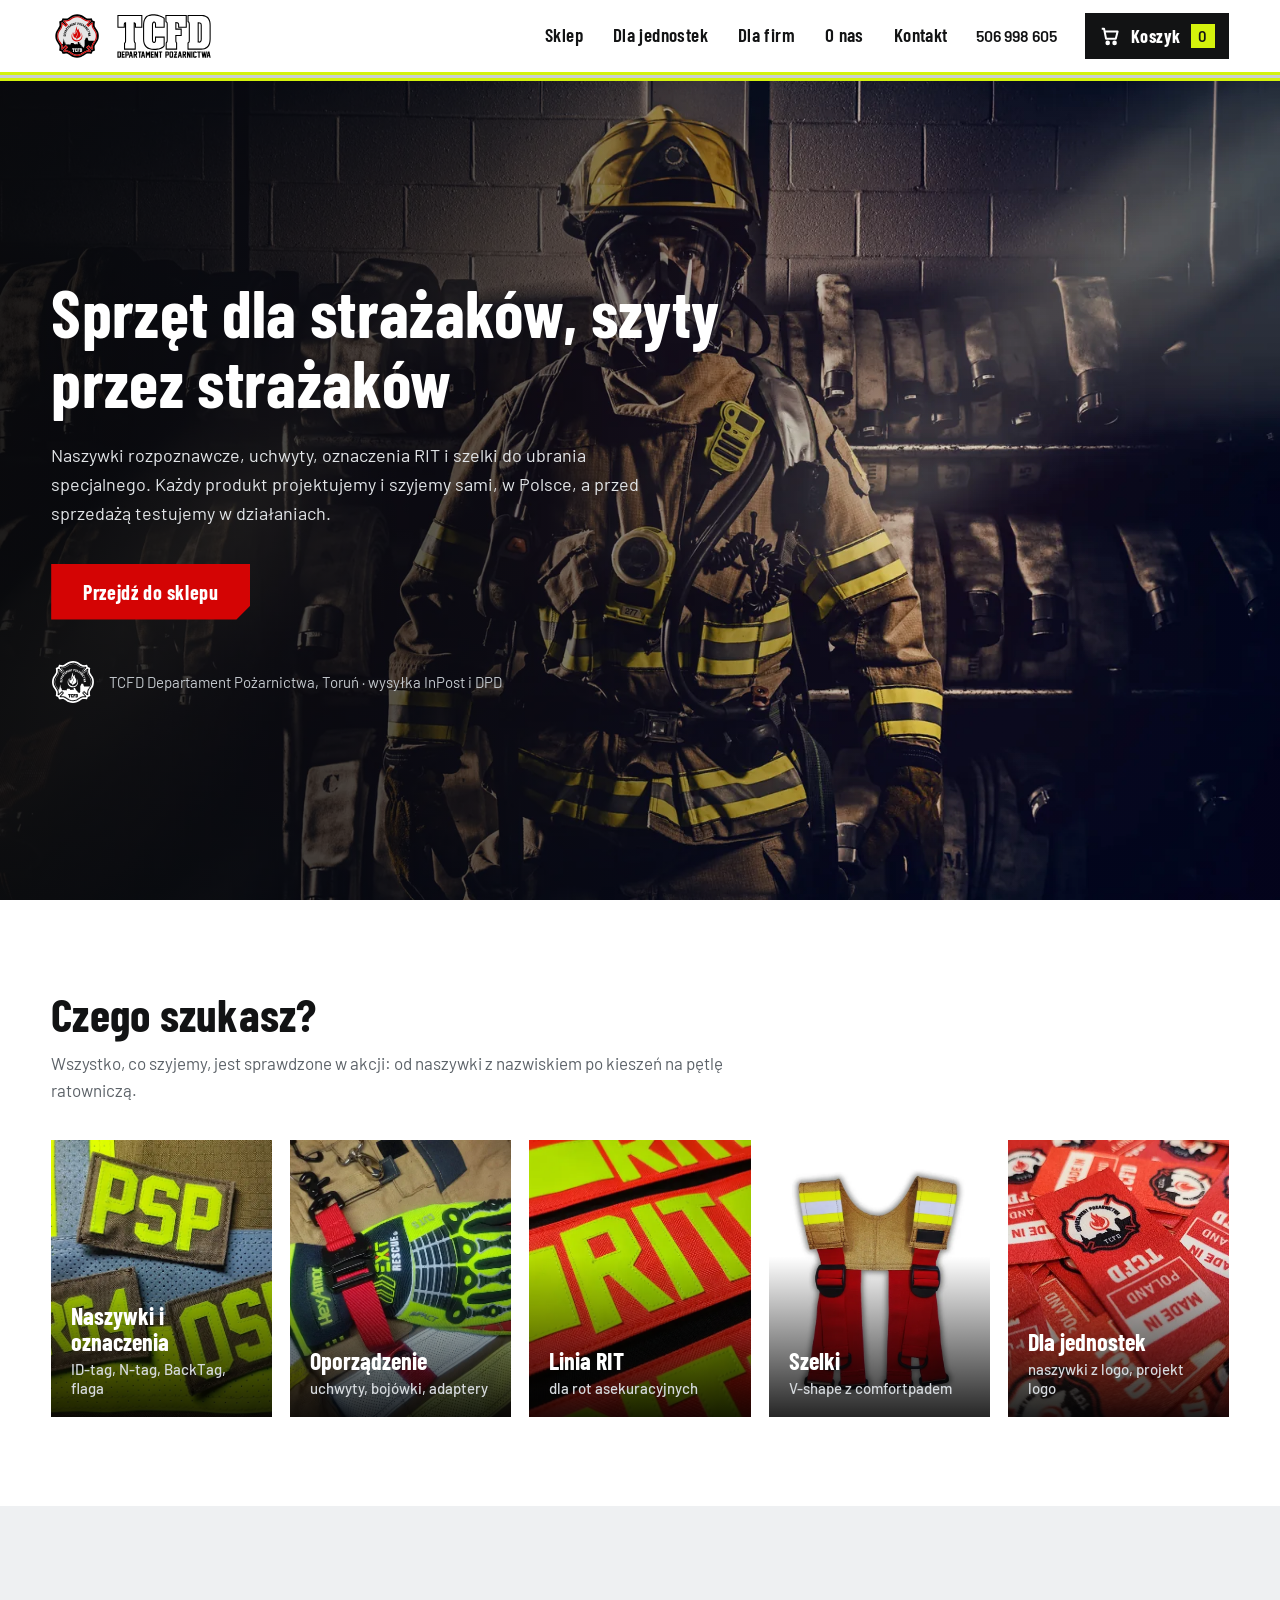
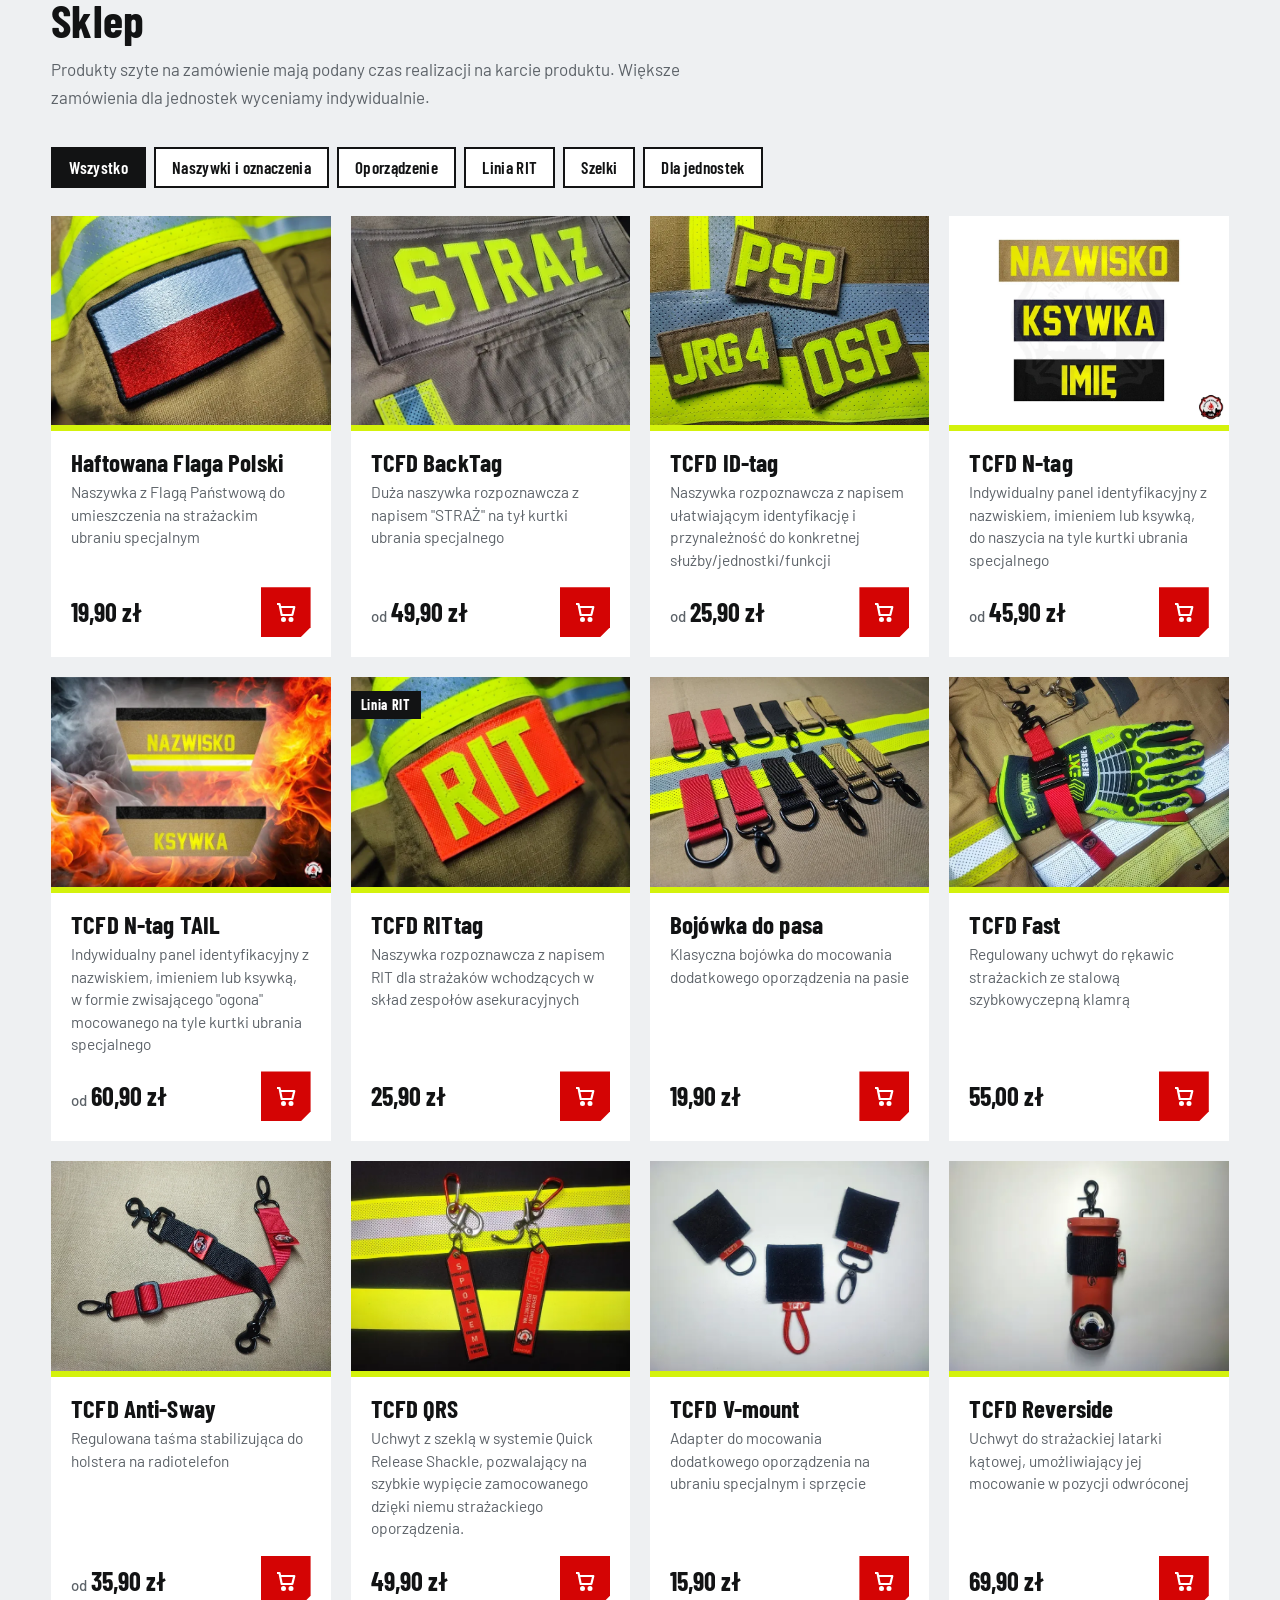
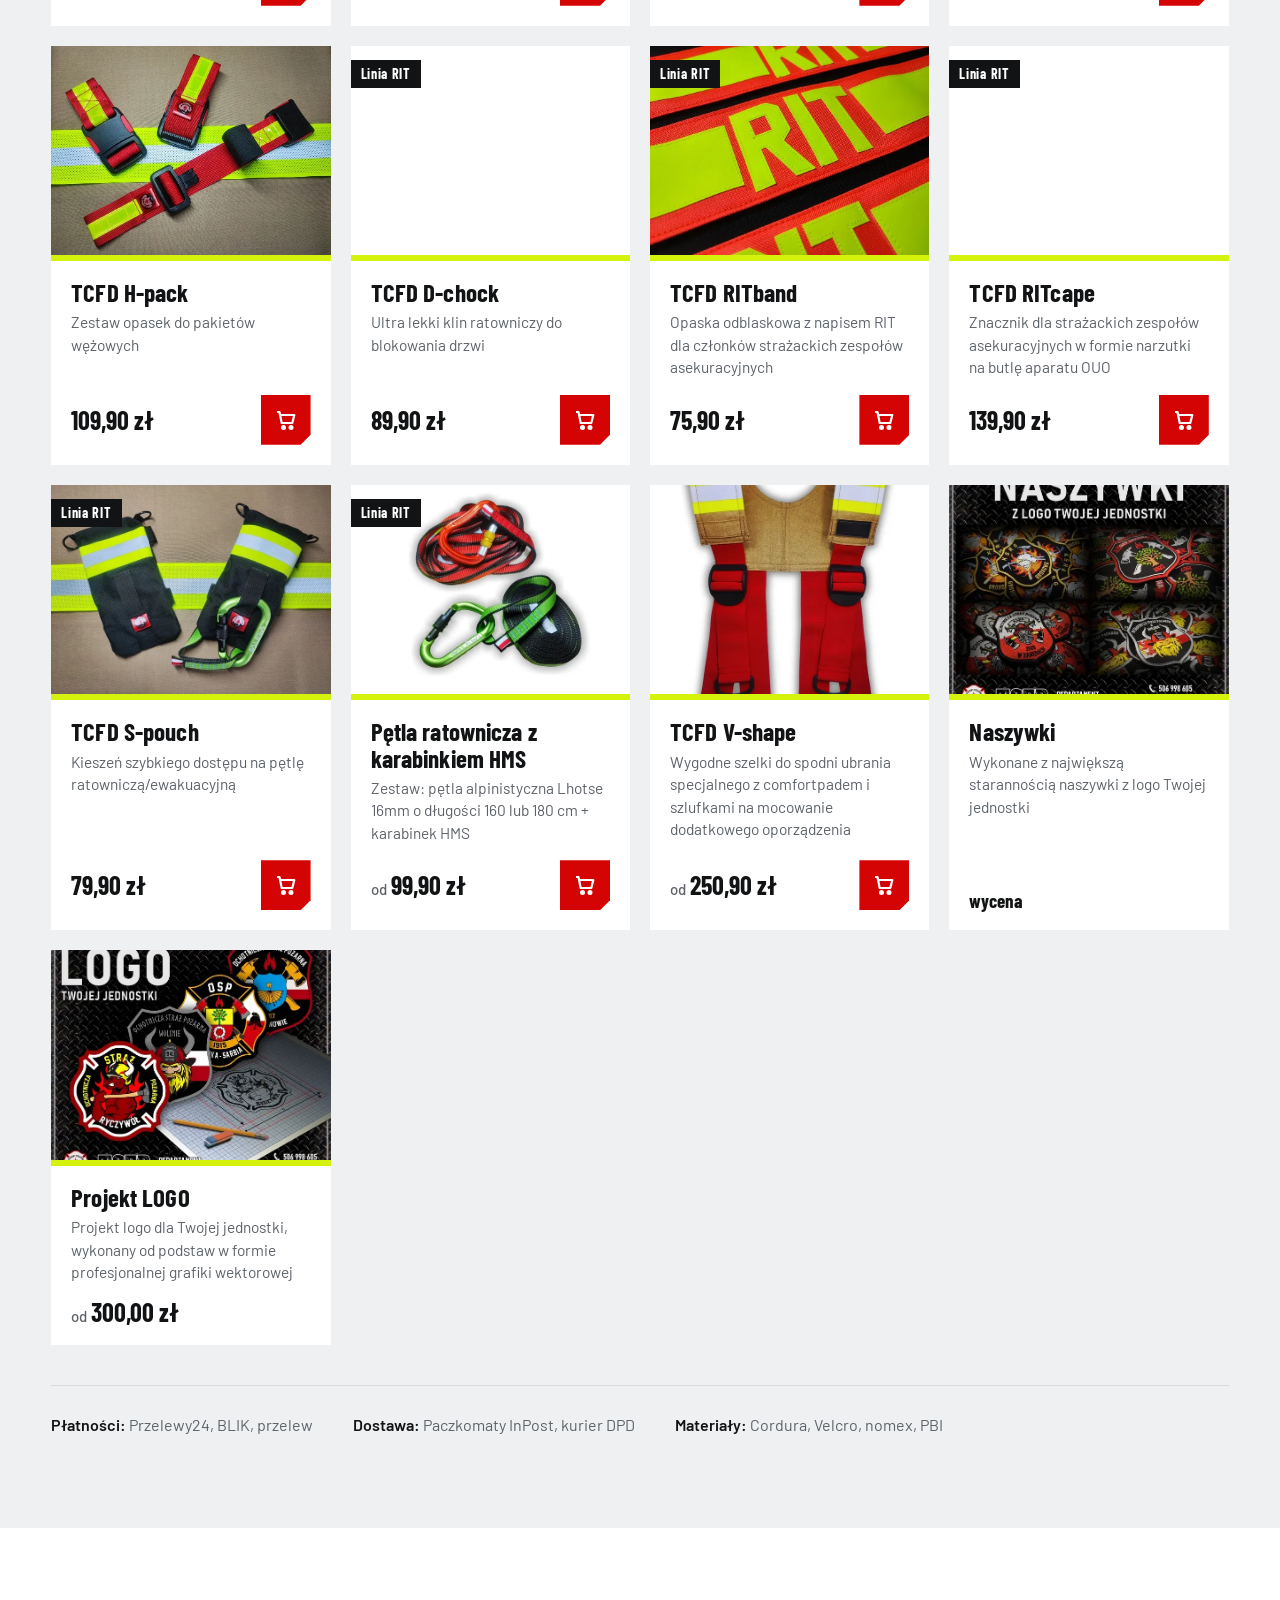
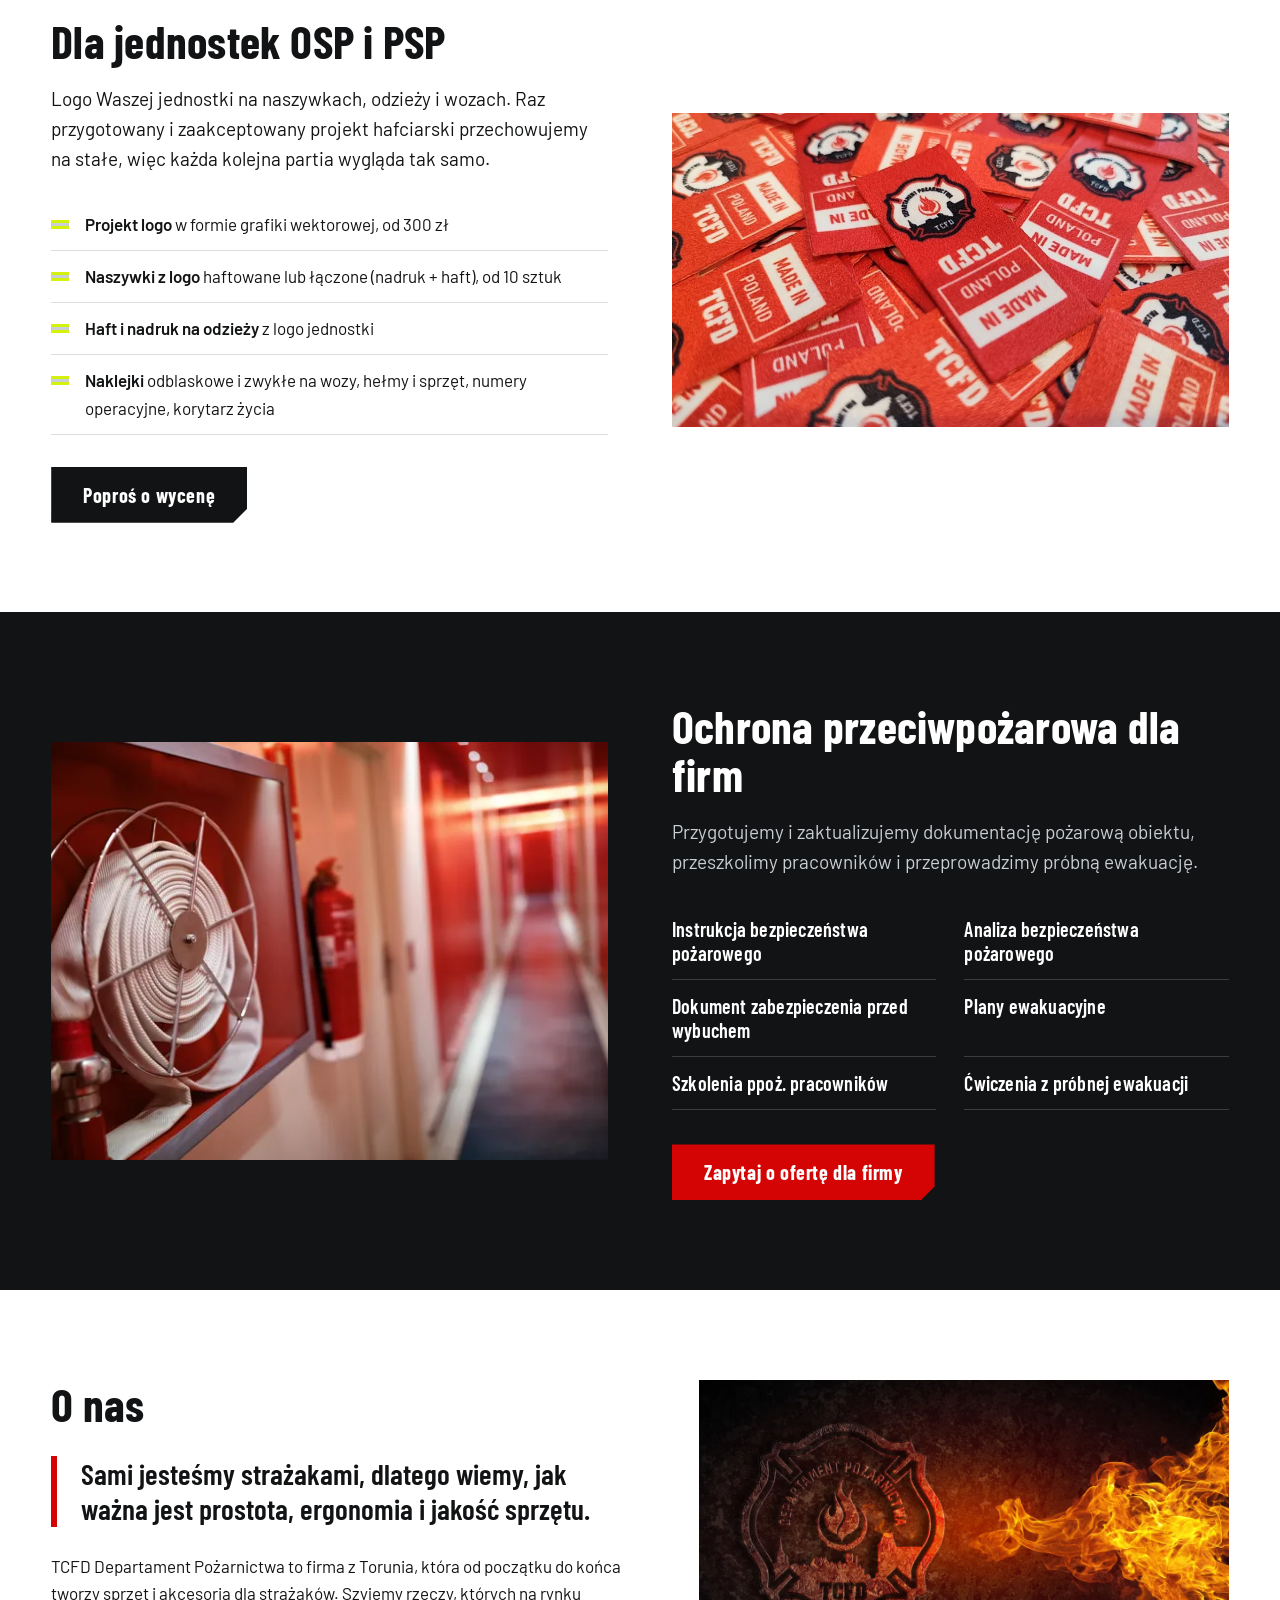
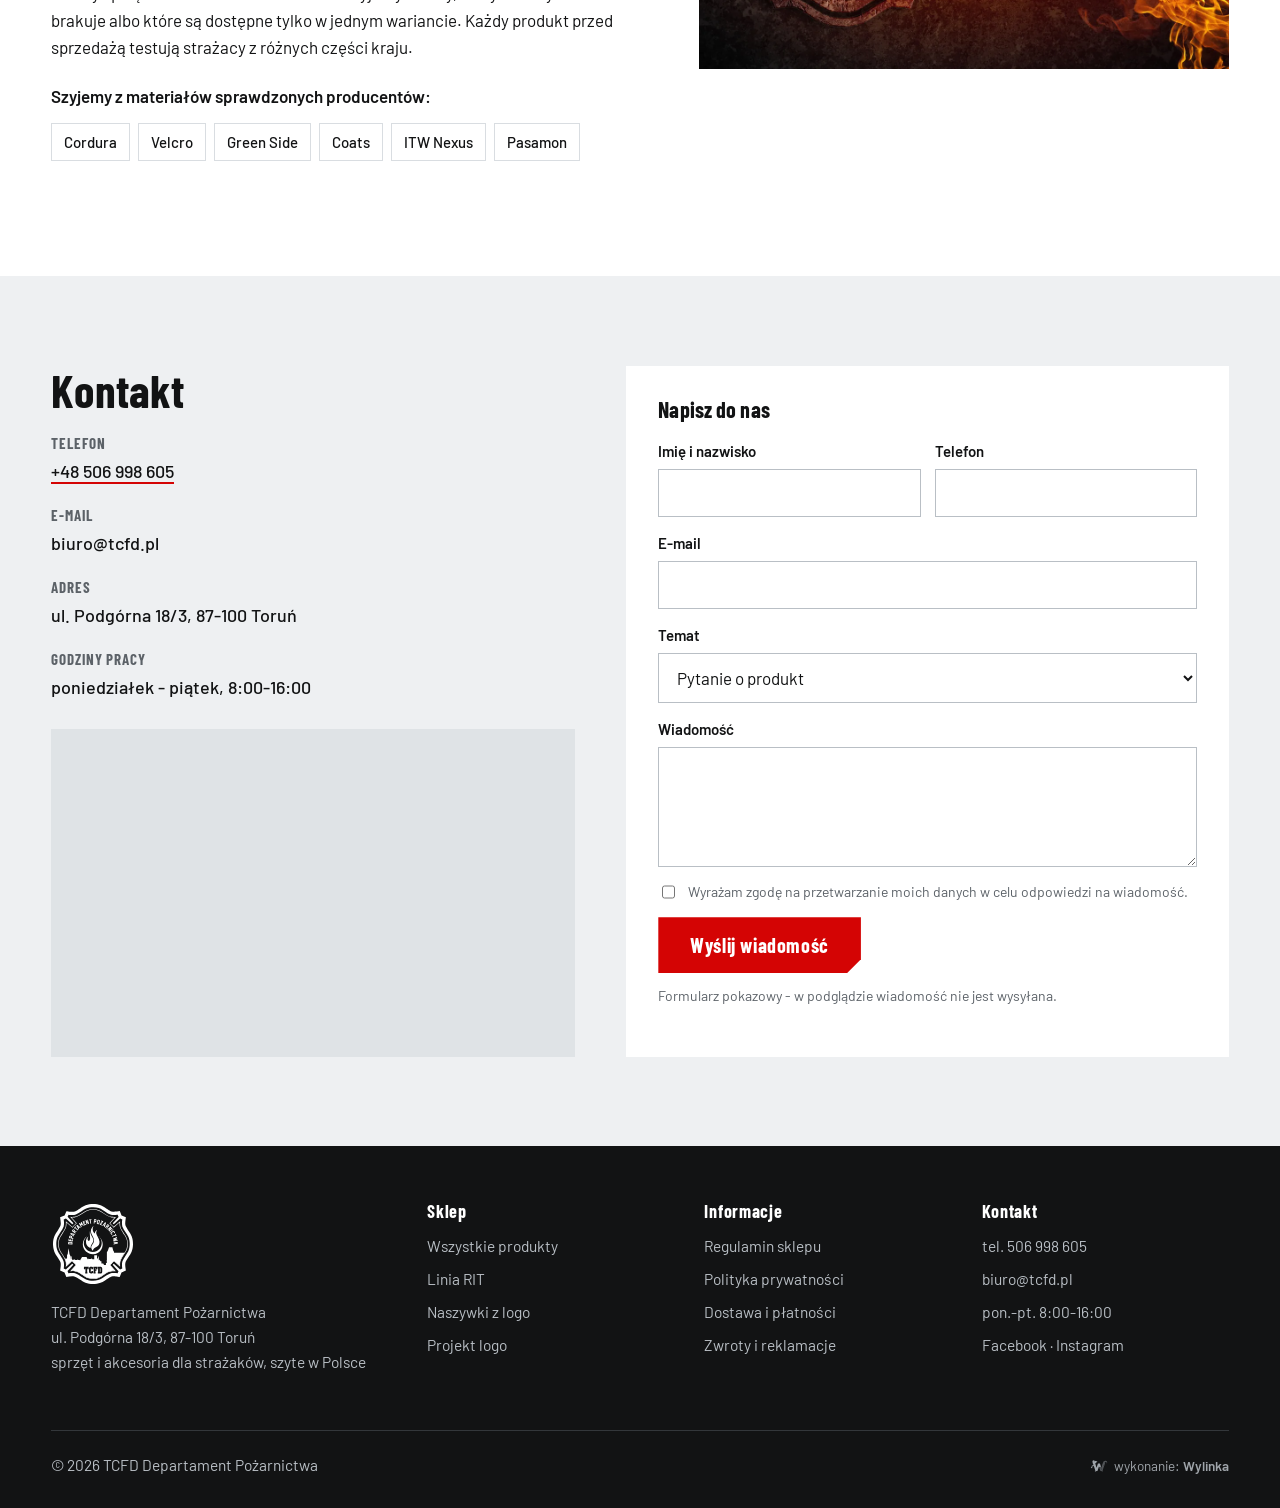
==== index.html @ b2beb04c "Podgląd strony ze sklepem TCFD" ====
<!doctype html>
<html lang="pl">
<head>
<meta charset="utf-8">
<meta name="viewport" content="width=device-width,initial-scale=1">
<meta name="robots" content="noindex,nofollow">
<meta name="theme-color" content="#121314">
<link rel="icon" href="img/znak.svg" type="image/svg+xml">
<link rel="preload" href="fonts/BarlowCondensed-700-latin.woff2" as="font" type="font/woff2" crossorigin>
<link rel="preload" href="fonts/Barlow-400-latin.woff2" as="font" type="font/woff2" crossorigin>
<link rel="stylesheet" href="css/style.css">
<title>Sprzęt dla strażaków, naszywki i akcesoria - sklep TCFD Toruń</title>
<meta name="description" content="Sprzęt i akcesoria dla strażaków szyte w Polsce: naszywki rozpoznawcze, uchwyty, oznaczenia RIT, szelki. Naszywki z logo jednostki i dokumentacja ppoż. dla firm.">
<link rel="preload" as="image" href="img/strazak-1600.webp" imagesrcset="img/strazak-640.webp 640w, img/strazak-1024.webp 1024w, img/strazak-1600.webp 1600w, img/strazak-2560.webp 2560w" imagesizes="100vw" fetchpriority="high">
</head>
<body>
<header class="top">
 <div class="wrap">
  <button class="hamb" type="button" aria-label="Menu" aria-expanded="false"><i></i><i></i><i></i></button>
  <a class="logo" href="index.html" aria-label="TCFD Departament Pożarnictwa - strona główna"><img src="img/logo.svg" alt="TCFD Departament Pożarnictwa" width="145" height="46"></a>
  <nav class="menu" aria-label="Menu główne">
   <a href="index.html#sklep">Sklep</a>
   <a href="index.html#jednostki">Dla jednostek</a>
   <a href="index.html#firmy">Dla firm</a>
   <a href="index.html#o-nas">O nas</a>
   <a href="index.html#kontakt">Kontakt</a>
  </nav>
  <a class="tel" href="tel:+48506998605">506 998 605</a>
  <button class="koszyk-btn" type="button" aria-label="Koszyk"><svg viewBox="0 0 24 24" aria-hidden="true" fill="none" stroke="currentColor" stroke-width="2.2" stroke-linejoin="round"><path d="M3 4h2.5l2.2 11h10.6l2-8H7"/><circle cx="9.5" cy="19.5" r="1.4" fill="currentColor"/><circle cx="17" cy="19.5" r="1.4" fill="currentColor"/></svg><span class="tx">Koszyk</span><b class="licznik">0</b></button>
 </div>
 <div class="tasma"></div>
</header>
<nav class="panel" aria-label="Menu mobilne">
 <a href="index.html#sklep">Sklep</a>
 <a href="index.html#jednostki">Dla jednostek</a>
 <a href="index.html#firmy">Dla firm</a>
 <a href="index.html#o-nas">O nas</a>
 <a href="index.html#kontakt">Kontakt</a>
 <a class="tel" href="tel:+48506998605">tel. 506 998 605</a>
</nav>
<main>
<section class="hero">
 <div class="hero-foto">
  <img src="img/strazak-1600.webp" srcset="img/strazak-640.webp 640w, img/strazak-1024.webp 1024w, img/strazak-1600.webp 1600w, img/strazak-2560.webp 2560w" sizes="100vw" width="2560" height="1829" alt="Strażak w ubraniu specjalnym i aparacie ochrony dróg oddechowych w remizie" fetchpriority="high">
 </div>
 <div class="hero-in">
  <h1>Sprzęt dla strażaków, szyty przez strażaków</h1>
  <p>Naszywki rozpoznawcze, uchwyty, oznaczenia RIT i szelki do ubrania specjalnego. Każdy produkt projektujemy i szyjemy sami, w Polsce, a przed sprzedażą testujemy w działaniach.</p>
  <a class="btn" href="#sklep">Przejdź do sklepu</a>
  <div class="pieczec"><img src="img/znak-bialy.svg" alt="" width="44" height="44">TCFD Departament Pożarnictwa, Toruń &middot; wysyłka InPost i DPD</div>
 </div>
</section>

<section class="sekcja" aria-labelledby="h-kat">
 <div class="wrap">
  <div class="naglowek">
   <div><h2 id="h-kat">Czego szukasz?</h2><p>Wszystko, co szyjemy, jest sprawdzone w akcji: od naszywki z nazwiskiem po kieszeń na pętlę ratowniczą.</p></div>
  </div>
  <div class="kategorie">
   <a class="kat" href="#sklep" data-kat="oznaczenia"><img src="img/p-tcfd-id-tag-0.webp" alt="" loading="lazy" width="783" height="587"><span>Naszywki i oznaczenia<small>ID-tag, N-tag, BackTag, flaga</small></span></a>
   <a class="kat" href="#sklep" data-kat="oporzadzenie"><img src="img/p-tcfd-fast-0.webp" alt="" loading="lazy" width="783" height="587"><span>Oporządzenie<small>uchwyty, bojówki, adaptery</small></span></a>
   <a class="kat" href="#sklep" data-kat="rit"><img src="img/p-tcfd-ritband-0.webp" alt="" loading="lazy" width="783" height="587"><span>Linia RIT<small>dla rot asekuracyjnych</small></span></a>
   <a class="kat" href="#sklep" data-kat="szelki"><img src="img/p-tcfd-v-shape-0.webp" alt="" loading="lazy" width="632" height="843" style="object-position:50% 20%"><span>Szelki<small>V-shape z comfortpadem</small></span></a>
   <a class="kat" href="#jednostki"><img src="img/naszywki-tcfd-960.webp" alt="" loading="lazy" width="960" height="541"><span>Dla jednostek<small>naszywki z logo, projekt logo</small></span></a>
  </div>
 </div>
</section>

<section class="sekcja szara" id="sklep" aria-labelledby="h-sklep">
 <div class="wrap">
  <div class="naglowek">
   <div><h2 id="h-sklep">Sklep</h2><p>Produkty szyte na zamówienie mają podany czas realizacji na karcie produktu. Większe zamówienia dla jednostek wyceniamy indywidualnie.</p></div>
  </div>
  <div class="filtry" role="group" aria-label="Kategorie">
   <button type="button" data-k="wszystko" class="akt">Wszystko</button>
   <button type="button" data-k="oznaczenia">Naszywki i oznaczenia</button>
   <button type="button" data-k="oporzadzenie">Oporządzenie</button>
   <button type="button" data-k="rit">Linia RIT</button>
   <button type="button" data-k="szelki">Szelki</button>
   <button type="button" data-k="jednostki">Dla jednostek</button>
  </div>
  <div class="siatka" id="siatka"></div>
  <div class="platnosci">
   <span><b>Płatności:</b> Przelewy24, BLIK, przelew</span>
   <span><b>Dostawa:</b> Paczkomaty InPost, kurier DPD</span>
   <span><b>Materiały:</b> Cordura, Velcro, nomex, PBI</span>
  </div>
 </div>
</section>

<section class="sekcja" id="jednostki" aria-labelledby="h-jedn">
 <div class="wrap dzielona">
  <div>
   <h2 id="h-jedn">Dla jednostek OSP i PSP</h2>
   <p style="margin-top:18px;font-size:19px">Logo Waszej jednostki na naszywkach, odzieży i wozach. Raz przygotowany i zaakceptowany projekt hafciarski przechowujemy na stałe, więc każda kolejna partia wygląda tak samo.</p>
   <ul class="lista">
    <li><b>Projekt logo</b> w formie grafiki wektorowej, od 300 zł</li>
    <li><b>Naszywki z logo</b> haftowane lub łączone (nadruk + haft), od 10 sztuk</li>
    <li><b>Haft i nadruk na odzieży</b> z logo jednostki</li>
    <li><b>Naklejki</b> odblaskowe i zwykłe na wozy, hełmy i sprzęt, numery operacyjne, korytarz życia</li>
   </ul>
   <a class="btn czarny" href="#kontakt">Poproś o wycenę</a>
  </div>
  <figure><img src="img/naszywki-tcfd-960.webp" alt="Naszywki TCFD z napisem Made in Poland" width="960" height="541" loading="lazy"></figure>
 </div>
</section>

<section class="sekcja firmy" id="firmy" aria-labelledby="h-firmy">
 <div class="wrap">
  <figure><img src="img/hydrant-1024.webp" srcset="img/hydrant-640.webp 640w, img/hydrant-1024.webp 1024w, img/hydrant-1600.webp 1600w" sizes="(max-width:900px) 100vw, 46vw" alt="Hydrant wewnętrzny z wężem w korytarzu budynku" width="1600" height="1067" loading="lazy"></figure>
  <div>
   <h2 id="h-firmy">Ochrona przeciwpożarowa dla firm</h2>
   <p style="margin-top:18px;font-size:19px">Przygotujemy i zaktualizujemy dokumentację pożarową obiektu, przeszkolimy pracowników i przeprowadzimy próbną ewakuację.</p>
   <ul class="uslugi">
    <li>Instrukcja bezpieczeństwa pożarowego</li>
    <li>Analiza bezpieczeństwa pożarowego</li>
    <li>Dokument zabezpieczenia przed wybuchem</li>
    <li>Plany ewakuacyjne</li>
    <li>Szkolenia ppoż. pracowników</li>
    <li>Ćwiczenia z próbnej ewakuacji</li>
   </ul>
   <a class="btn" href="#kontakt">Zapytaj o ofertę dla firmy</a>
  </div>
 </div>
</section>

<section class="sekcja" id="o-nas" aria-labelledby="h-onas">
 <div class="wrap onas">
  <div>
   <h2 id="h-onas" style="margin-bottom:28px">O nas</h2>
   <p class="cytat">Sami jesteśmy strażakami, dlatego wiemy, jak ważna jest prostota, ergonomia i jakość sprzętu.</p>
   <p>TCFD Departament Pożarnictwa to firma z Torunia, która od początku do końca tworzy sprzęt i akcesoria dla strażaków. Szyjemy rzeczy, których na rynku brakuje albo które są dostępne tylko w jednym wariancie. Każdy produkt przed sprzedażą testują strażacy z różnych części kraju.</p>
   <p style="margin:22px 0 0;font-weight:600">Szyjemy z materiałów sprawdzonych producentów:</p>
   <div class="materialy"><span>Cordura</span><span>Velcro</span><span>Green Side</span><span>Coats</span><span>ITW Nexus</span><span>Pasamon</span></div>
  </div>
  <figure class="herb"><img src="img/herb-1200.webp" srcset="img/herb-1200.webp 1200w, img/herb-2400.webp 2400w" sizes="(max-width:900px) 100vw, 46vw" alt="Herb TCFD Departament Pożarnictwa z płomieniem" width="2400" height="1309" loading="lazy"></figure>
 </div>
</section>

<section class="sekcja szara" id="kontakt" aria-labelledby="h-kont">
 <div class="wrap kontakt">
  <div>
   <h2 id="h-kont">Kontakt</h2>
   <dl class="dane">
    <dt>TELEFON</dt><dd><a href="tel:+48506998605">+48 506 998 605</a></dd>
    <dt>E-MAIL</dt><dd>biuro@tcfd.pl</dd>
    <dt>ADRES</dt><dd>ul. Podgórna 18/3, 87-100 Toruń</dd>
    <dt>GODZINY PRACY</dt><dd>poniedziałek - piątek, 8:00-16:00</dd>
   </dl>
   <div class="mapa" data-src="https://maps.google.com/maps?q=Podg%C3%B3rna%2018%2C%2087-100%20Toru%C5%84&amp;z=15&amp;output=embed"></div>
  </div>
  <form class="form" data-pokaz>
   <h3 style="margin-bottom:18px">Napisz do nas</h3>
   <div class="rzad"><label>Imię i nazwisko<input name="imie" autocomplete="off"></label><label>Telefon<input name="tel" type="tel" autocomplete="off"></label></div>
   <label>E-mail<input name="email" type="email" autocomplete="off"></label>
   <label>Temat<select name="temat"><option>Pytanie o produkt</option><option>Wycena dla jednostki (naszywki, logo, odzież)</option><option>Oferta dla firmy (dokumentacja ppoż., szkolenia)</option><option>Zamówienie nietypowe</option></select></label>
   <label>Wiadomość<textarea name="tresc"></textarea></label>
   <label class="zgoda"><input type="checkbox"> Wyrażam zgodę na przetwarzanie moich danych w celu odpowiedzi na wiadomość.</label>
   <button class="btn" type="submit">Wyślij wiadomość</button>
   <p class="info">Formularz pokazowy - w podglądzie wiadomość nie jest wysyłana.</p>
  </form>
 </div>
</section>
</main>
<footer class="stopka">
 <div class="wrap">
  <div class="kol">
   <div>
    <img class="znak" src="img/znak-bialy.svg" alt="" width="84" height="84" loading="lazy">
    <p>TCFD Departament Pożarnictwa<br>ul. Podgórna 18/3, 87-100 Toruń<br>sprzęt i akcesoria dla strażaków, szyte w Polsce</p>
   </div>
   <div>
    <h4>Sklep</h4>
    <ul><li><a href="index.html#sklep">Wszystkie produkty</a></li><li><a href="index.html#sklep">Linia RIT</a></li><li><a href="index.html#jednostki">Naszywki z logo</a></li><li><a href="index.html#jednostki">Projekt logo</a></li></ul>
   </div>
   <div>
    <h4>Informacje</h4>
    <ul><li><a href="#">Regulamin sklepu</a></li><li><a href="#">Polityka prywatności</a></li><li><a href="#">Dostawa i płatności</a></li><li><a href="#">Zwroty i reklamacje</a></li></ul>
   </div>
   <div>
    <h4>Kontakt</h4>
    <ul><li><a href="tel:+48506998605">tel. 506 998 605</a></li><li>biuro@tcfd.pl</li><li>pon.-pt. 8:00-16:00</li><li><a href="https://www.facebook.com/tcfd.departament.pozarnictwa" rel="noopener">Facebook</a> &middot; <a href="https://www.instagram.com/tcfd_departament_pozarnictwa/" rel="noopener">Instagram</a></li></ul>
   </div>
  </div>
  <div class="dolna">
   <span>&copy; 2026 TCFD Departament Pożarnictwa</span>
   <a class="wylinka-badge" href="https://wylinka.pl/?utm_source=tcfd.pl&amp;utm_medium=stopka&amp;utm_campaign=wykonanie" rel="noopener" title="Strona wykonana przez Wylinka"><svg viewBox="0 0 64 64" aria-hidden="true" focusable="false" fill="currentColor"><path d="M9.8 22.8l-1.2-7.9 2.2-3.7 15.5 4.6-.5 1.5-7.2 5.5 4.7 15.6 5-15.6 7 0 4.1 12.7-4.2-.9-2.6 1.8-.8-2.2-5.3 15.6-4.3 0 .4 .2-2.1 2.8-1.3-1.1 1.1-1.4-3.1 .2-.1-1.7 2.2-.1-5.7-16.5-4.8 .6-.8 3.1 0 .5-.3 .5 .8 2.2-1.6 .5-.4-1.3-.8 1.6-1.5-.8 .8-1.6-1.4 .6-.6-1.6 2.3-.8 .2-.4 1.3-4.8 5.9-.8-2.4-6.9zM15.2 13.7l-.1-.4-.4 .8-.1 .8 .1 1 .1 .4 .3 .7 .3-.9 .1-.7 0-.8z"/><path class="wy-pod" d="M37.1 49.8l-4.5-13.3 2.6-1.8 4.2 .9 .9 2.8 3-9.7 0-.5 .1-.8 3.2-8.4 .5-1 .6-1 .9-1.1 1.3-1 1.1-.7 1.4-.5 1.4-.3 .7 0 .9 0 1.2 .3 1.4 .6 .8 .5 .7 .7 .6 .7 .5 .9 .3 .9 .1 .9 0 .8-.2 .9-.5 .9-.5 .6-.7 .5-.7 .3-.1-.1 0-.1 .5-.5 .3-.7 .2-.5 0-.6-.1-.6-.3-.7-.4-.5-.4-.4-.5-.3-.6-.3-.7 0-.7 .1-.6 .1-.5 .4-.5 .5-.3 .5-.2 .7-.1 1.5-1.4 5.1-.8 3.3-.3 .7-.5 .7-6 17.5 1.9 .1-.1 1.7-3.1-.2 1.1 1.4-1.3 1.1-2.1-2.8 .4-.2z"/><path class="wy-old" d="M40.8 50l.4-.2-4.1 0-4.2-12.5 2.5-1.7 4.3 .9 .6 1.9 .6-1.6 0-.3 2.4-7.8 0-.5 .1-.8 3.2-8.4 .4-.8 .6-.9 .9-1.2 .9-.9 1.3-.8 1.4-.6 1.2-.3 1.4-.1 1.3 .1 .6 .2 .8 .3 1.1 .6 .9 .7 .7 .9 .5 .9 .3 .9 .1 1.1-.1 .9-.3 .9-.4 .7-.6 .7-.6 .4-.6 .2-.1-.1 0-.1 .5-.5 .3-.7 .2-.5 0-.5-.1-.6-.2-.6-.3-.5-.4-.5-.5-.3-.6-.3-.7-.1-.6 0-.6 .1-.6 .3-.6 .5-.3 .4-.2 .5-.1 .5-.1 1.5-1.4 5.1-.8 3.3-.3 .7-.5 .7-6 17.5 1.9 .1-.1 1.7-3.1-.2 1.1 1.4-1.3 1.1zM49.6 17.1l.6 1.7-1.5 1.9 .4 .4 1.8-2.1-.7-2.1zM48.1 28.3l.5 1.8-1.7 1.8 .4 .4 1.9-2-.6-2.2zM37.9 41.7l1.7-1.5-.4-.4-1.7 1.4zM42.6 38.7l-1.5 2.8 1.1 2-1.3 2.6 .5 .2 1.5-2.8-1.1-2 1.4-2.5z"/></svg><span>wykonanie: <b>Wylinka</b></span></a>
  </div>
 </div>
</footer>
<div class="zaslona"></div>
<aside class="koszyk" aria-label="Koszyk">
 <div class="k-gora"><h2>Koszyk</h2><button class="zamknij" type="button" aria-label="Zamknij koszyk">&times;</button></div>
 <div class="k-lista"></div>
 <div class="k-krok">
  <button class="wroc" type="button">&larr; wróć do koszyka</button>
  <h3>Dostawa</h3>
  <div class="wybor">
   <label><input type="radio" name="dost" checked> Paczkomat InPost</label>
   <label><input type="radio" name="dost"> Kurier DPD</label>
   <label><input type="radio" name="dost"> Odbiór osobisty w Toruniu</label>
  </div>
  <h3>Płatność</h3>
  <div class="wybor">
   <label><input type="radio" name="plat" checked> Przelewy24 (szybki przelew, karta)</label>
   <label><input type="radio" name="plat"> BLIK</label>
   <label><input type="radio" name="plat"> Przelew tradycyjny</label>
  </div>
  <label>Imię i nazwisko lub nazwa jednostki<input autocomplete="off"></label>
  <label>E-mail<input type="email" autocomplete="off"></label>
  <button class="btn" type="button" disabled style="width:100%">Zamawiam i płacę</button>
  <p class="info">To podgląd sklepu - zamówienie nie jest składane.</p>
 </div>
 <div class="k-dol">
  <div class="suma"><span>Razem</span><span class="k-suma">0,00 zł</span></div>
  <p>Koszt dostawy w następnym kroku.</p>
  <button class="btn k-dalej" type="button">Przejdź do zamówienia</button>
 </div>
</aside>
<div class="toast" role="status" aria-live="polite"></div>
<script src="js/dane.js" defer></script>
<script src="js/app.js" defer></script>
</body>
</html>
---- css/style.css ----
@font-face{font-family:'Barlow';font-style:normal;font-weight:400;font-display:swap;src:url(../fonts/Barlow-400-latin-ext.woff2) format('woff2');unicode-range:U+0100-02BA, U+02BD-02C5, U+02C7-02CC, U+02CE-02D7, U+02DD-02FF, U+0304, U+0308, U+0329, U+1D00-1DBF, U+1E00-1E9F, U+1EF2-1EFF, U+2020, U+20A0-20AB, U+20AD-20C4, U+2113, U+2C60-2C7F, U+A720-A7FF}
@font-face{font-family:'Barlow';font-style:normal;font-weight:400;font-display:swap;src:url(../fonts/Barlow-400-latin.woff2) format('woff2');unicode-range:U+0000-00FF, U+0131, U+0152-0153, U+02BB-02BC, U+02C6, U+02DA, U+02DC, U+0304, U+0308, U+0329, U+2000-206F, U+20AC, U+2122, U+2191, U+2193, U+2212, U+2215, U+FEFF, U+FFFD}
@font-face{font-family:'Barlow';font-style:normal;font-weight:500;font-display:swap;src:url(../fonts/Barlow-500-latin-ext.woff2) format('woff2');unicode-range:U+0100-02BA, U+02BD-02C5, U+02C7-02CC, U+02CE-02D7, U+02DD-02FF, U+0304, U+0308, U+0329, U+1D00-1DBF, U+1E00-1E9F, U+1EF2-1EFF, U+2020, U+20A0-20AB, U+20AD-20C4, U+2113, U+2C60-2C7F, U+A720-A7FF}
@font-face{font-family:'Barlow';font-style:normal;font-weight:500;font-display:swap;src:url(../fonts/Barlow-500-latin.woff2) format('woff2');unicode-range:U+0000-00FF, U+0131, U+0152-0153, U+02BB-02BC, U+02C6, U+02DA, U+02DC, U+0304, U+0308, U+0329, U+2000-206F, U+20AC, U+2122, U+2191, U+2193, U+2212, U+2215, U+FEFF, U+FFFD}
@font-face{font-family:'Barlow';font-style:normal;font-weight:600;font-display:swap;src:url(../fonts/Barlow-600-latin-ext.woff2) format('woff2');unicode-range:U+0100-02BA, U+02BD-02C5, U+02C7-02CC, U+02CE-02D7, U+02DD-02FF, U+0304, U+0308, U+0329, U+1D00-1DBF, U+1E00-1E9F, U+1EF2-1EFF, U+2020, U+20A0-20AB, U+20AD-20C4, U+2113, U+2C60-2C7F, U+A720-A7FF}
@font-face{font-family:'Barlow';font-style:normal;font-weight:600;font-display:swap;src:url(../fonts/Barlow-600-latin.woff2) format('woff2');unicode-range:U+0000-00FF, U+0131, U+0152-0153, U+02BB-02BC, U+02C6, U+02DA, U+02DC, U+0304, U+0308, U+0329, U+2000-206F, U+20AC, U+2122, U+2191, U+2193, U+2212, U+2215, U+FEFF, U+FFFD}
@font-face{font-family:'Barlow Condensed';font-style:normal;font-weight:600;font-display:swap;src:url(../fonts/BarlowCondensed-600-latin-ext.woff2) format('woff2');unicode-range:U+0100-02BA, U+02BD-02C5, U+02C7-02CC, U+02CE-02D7, U+02DD-02FF, U+0304, U+0308, U+0329, U+1D00-1DBF, U+1E00-1E9F, U+1EF2-1EFF, U+2020, U+20A0-20AB, U+20AD-20C4, U+2113, U+2C60-2C7F, U+A720-A7FF}
@font-face{font-family:'Barlow Condensed';font-style:normal;font-weight:600;font-display:swap;src:url(../fonts/BarlowCondensed-600-latin.woff2) format('woff2');unicode-range:U+0000-00FF, U+0131, U+0152-0153, U+02BB-02BC, U+02C6, U+02DA, U+02DC, U+0304, U+0308, U+0329, U+2000-206F, U+20AC, U+2122, U+2191, U+2193, U+2212, U+2215, U+FEFF, U+FFFD}
@font-face{font-family:'Barlow Condensed';font-style:normal;font-weight:700;font-display:swap;src:url(../fonts/BarlowCondensed-700-latin-ext.woff2) format('woff2');unicode-range:U+0100-02BA, U+02BD-02C5, U+02C7-02CC, U+02CE-02D7, U+02DD-02FF, U+0304, U+0308, U+0329, U+1D00-1DBF, U+1E00-1E9F, U+1EF2-1EFF, U+2020, U+20A0-20AB, U+20AD-20C4, U+2113, U+2C60-2C7F, U+A720-A7FF}
@font-face{font-family:'Barlow Condensed';font-style:normal;font-weight:700;font-display:swap;src:url(../fonts/BarlowCondensed-700-latin.woff2) format('woff2');unicode-range:U+0000-00FF, U+0131, U+0152-0153, U+02BB-02BC, U+02C6, U+02DA, U+02DC, U+0304, U+0308, U+0329, U+2000-206F, U+20AC, U+2122, U+2191, U+2193, U+2212, U+2215, U+FEFF, U+FFFD}

/* TCFD - podgląd: czerwień z herbu, czerń, taśma odblaskowa jako motyw */
:root{--red:#D40404;--red-d:#A80303;--ink:#121314;--gray:#EEF0F2;--line:#D9DDE1;--muted:#5C6268;--fluo:#D4F20C;--silver:#C9CED3;--w:min(92vw,1640px);--hh:72px;--tape:linear-gradient(var(--fluo) 0 33%,var(--silver) 33% 67%,var(--fluo) 67%)}
*{box-sizing:border-box}
html{scroll-behavior:smooth;-webkit-text-size-adjust:100%}
body{margin:0;font:400 17px/1.6 Barlow,system-ui,sans-serif;color:var(--ink);background:#fff}
img{display:block;max-width:100%;height:auto}
a{color:inherit}
button{font:inherit;cursor:pointer;color:inherit}
h1,h2,h3{font-family:'Barlow Condensed',Barlow,sans-serif;font-weight:700;line-height:1.05;margin:0;letter-spacing:.005em}
h2{font-size:clamp(34px,3.6vw,60px)}
h3{font-size:clamp(22px,1.6vw,28px)}
p{margin:0 0 1em}
.wrap{width:var(--w);margin:0 auto}
.tasma{height:9px;background:var(--tape)}

/* przyciski: ścięty róg jak naszywka */
.btn{display:inline-flex;align-items:center;justify-content:center;gap:.5em;min-height:56px;padding:0 32px;border:0;font:700 20px/1 'Barlow Condensed',sans-serif;letter-spacing:.03em;text-decoration:none;color:#fff;background:var(--red);clip-path:polygon(0 0,100% 0,100% calc(100% - 14px),calc(100% - 14px) 100%,0 100%);transition:background .2s}
.btn:hover{background:var(--red-d)}
.btn.czarny{background:var(--ink)}
.btn.czarny:hover{background:#000}
.btn[disabled]{background:#9aa0a6;cursor:not-allowed}

/* nagłówek */
.top{position:sticky;top:0;z-index:50;background:#fff}
.top .wrap{height:var(--hh);display:flex;align-items:center;gap:28px}
.logo{display:block;flex:none}
.logo img{height:52px;width:auto}
.menu{display:flex;gap:30px;margin-left:auto;font:600 19px/1 'Barlow Condensed',sans-serif;letter-spacing:.02em}
.menu a{text-decoration:none;padding:8px 0;border-bottom:3px solid transparent}
.menu a:hover,.menu a.akt{border-color:var(--red)}
.tel{font-weight:600;text-decoration:none;white-space:nowrap;font-size:16px}
.koszyk-btn{position:relative;display:flex;align-items:center;gap:10px;height:46px;padding:0 14px;background:var(--ink);color:#fff;border:0;font:700 18px/1 'Barlow Condensed',sans-serif;letter-spacing:.03em}
.koszyk-btn svg{width:22px;height:22px}
.koszyk-btn b{min-width:24px;height:24px;padding:0 6px;display:grid;place-items:center;background:var(--fluo);color:var(--ink);font:700 15px/1 Barlow,sans-serif}
.hamb{display:none;width:46px;height:46px;border:0;background:none;padding:10px;margin-left:-6px}
.hamb i{display:block;height:3px;background:var(--ink);margin:6px 0}
.panel{display:none}

/* pierwszy ekran */
.hero{position:relative;min-height:calc(100svh - var(--hh) - 9px);display:flex;align-items:center;background:var(--ink);color:#fff;overflow:hidden}
.hero-foto{position:absolute;inset:0}
.hero-foto img{width:100%;height:100%;object-fit:cover;object-position:62% 40%}
.hero-foto:after{content:"";position:absolute;inset:0;background:linear-gradient(90deg,rgba(10,10,11,.9) 0%,rgba(10,10,11,.62) 38%,rgba(10,10,11,.05) 72%)}
.hero-in{position:relative;width:var(--w);margin:0 auto;padding:60px 0}
.hero h1{font-size:clamp(44px,5.2vw,96px);max-width:min(900px,58vw)}
.hero p{font-size:clamp(18px,1.35vw,22px);max-width:33em;margin:24px 0 36px;color:#E3E6E9}
.hero .pieczec{display:flex;align-items:center;gap:14px;margin-top:40px;font-size:15px;color:#C4C9CE}
.hero .pieczec img{width:44px;height:44px}

/* sekcje */
.sekcja{padding:clamp(64px,7vw,120px) 0}
.szara{background:var(--gray)}
.naglowek{display:flex;align-items:end;justify-content:space-between;gap:24px;margin-bottom:36px}
.naglowek p{max-width:40em;color:var(--muted);margin:12px 0 0}

/* kategorie */
.kategorie{display:grid;grid-template-columns:repeat(5,minmax(0,1fr));gap:18px}
.kat{position:relative;display:block;text-decoration:none;color:#fff;background:var(--ink);overflow:hidden;aspect-ratio:4/5;border:0;padding:0;text-align:left;width:100%}
.kat img{width:100%;height:100%;object-fit:cover;transition:transform .5s}
.kat:hover img{transform:scale(1.04)}
.kat:after{content:"";position:absolute;inset:0;background:linear-gradient(180deg,rgba(0,0,0,0) 42%,rgba(0,0,0,.85))}
.kat span{position:absolute;z-index:1;left:20px;right:20px;bottom:18px;font:700 clamp(24px,1.7vw,30px)/1.05 'Barlow Condensed',sans-serif}
.kat small{display:block;font:500 15px/1.3 Barlow,sans-serif;color:#D5D9DD;margin-top:6px}
.kat:before{content:"";position:absolute;z-index:2;left:0;right:0;top:0;height:7px;background:var(--tape);transform:scaleX(0);transform-origin:left;transition:transform .3s}
.kat:hover:before{transform:scaleX(1)}

/* sklep */
.filtry{display:flex;flex-wrap:wrap;gap:8px;margin-bottom:28px}
.filtry button{border:2px solid var(--ink);background:#fff;padding:10px 16px;font:600 17px/1 'Barlow Condensed',sans-serif;letter-spacing:.02em}
.filtry button.akt{background:var(--ink);color:#fff}
.siatka{display:grid;grid-template-columns:repeat(4,minmax(0,1fr));gap:20px}
.karta{position:relative;display:flex;flex-direction:column;background:#fff;text-decoration:none;min-width:0}
.karta .fot{position:relative;aspect-ratio:4/3;overflow:hidden;background:#fff}
.karta .fot img{width:100%;height:100%;object-fit:cover;transition:transform .5s}
.karta:hover .fot img{transform:scale(1.04)}
.karta .opis{display:flex;flex-direction:column;flex:1;padding:18px 20px 20px;border-top:6px solid;border-image:var(--tape) 1}
.karta h3{font-size:25px}
.karta .krotko{font-size:15.5px;line-height:1.45;color:var(--muted);margin:6px 0 16px}
.karta .dol{margin-top:auto;display:flex;align-items:center;justify-content:space-between;gap:10px}
.cena{font:700 26px/1 'Barlow Condensed',sans-serif;white-space:nowrap}
.cena small{font:500 15px Barlow,sans-serif;color:var(--muted);margin-right:4px}
.dodaj{flex:none;width:50px;height:50px;border:0;background:var(--red);color:#fff;display:grid;place-items:center;clip-path:polygon(0 0,100% 0,100% calc(100% - 10px),calc(100% - 10px) 100%,0 100%)}
.dodaj:hover{background:var(--red-d)}
.dodaj svg{width:24px;height:24px}
.dodaj.szary{background:#8d9399}
.znacz{position:absolute;left:0;top:14px;background:var(--ink);color:#fff;font:700 14px/1 'Barlow Condensed',sans-serif;letter-spacing:.05em;padding:7px 10px}
.platnosci{display:flex;flex-wrap:wrap;gap:10px 40px;margin-top:40px;padding-top:26px;border-top:1px solid var(--line);color:var(--muted);font-size:16px}
.platnosci b{color:var(--ink);font-weight:600}

/* dla jednostek */
.dzielona{display:grid;grid-template-columns:minmax(0,1fr) minmax(0,1fr);gap:clamp(32px,5vw,90px);align-items:center}
.dzielona figure{margin:0;justify-self:end;max-width:960px;width:100%}
.dzielona figure img{width:100%}
.lista{list-style:none;padding:0;margin:24px 0 32px}
.lista li{position:relative;padding:12px 0 12px 34px;border-bottom:1px solid var(--line)}
.lista li:before{content:"";position:absolute;left:0;top:21px;width:18px;height:9px;background:var(--tape)}
.lista b{font-weight:600}

/* dla firm - ciemna sekcja */
.firmy{background:var(--ink);color:#fff}
.firmy .wrap{display:grid;grid-template-columns:minmax(0,1fr) minmax(0,1fr);gap:clamp(32px,5vw,90px);align-items:center}
.firmy figure{margin:0}
.firmy figure img{width:100%;aspect-ratio:4/3;object-fit:cover}
.firmy p{color:#C9CED3}
.uslugi{display:grid;grid-template-columns:1fr 1fr;gap:0 28px;list-style:none;padding:0;margin:26px 0 34px}
.uslugi li{padding:14px 0;border-bottom:1px solid #3A3E42;font:600 20px/1.2 'Barlow Condensed',sans-serif;letter-spacing:.01em}

/* o nas */
.onas{display:grid;grid-template-columns:minmax(0,1.1fr) minmax(0,1fr);gap:clamp(32px,5vw,90px);align-items:start}
.cytat{font:600 clamp(26px,2.3vw,38px)/1.2 'Barlow Condensed',sans-serif;margin:0 0 26px;padding-left:24px;border-left:6px solid var(--red)}
.materialy{display:flex;flex-wrap:wrap;gap:8px;margin:12px 0 26px}
.materialy span{border:1px solid var(--line);padding:6px 12px;font-weight:500;font-size:15px}
.herb{margin:0;background:var(--ink)}
.herb img{width:100%;aspect-ratio:2400/1309;object-fit:cover}

/* kontakt */
.kontakt{display:grid;grid-template-columns:minmax(0,1fr) minmax(0,1.15fr);gap:clamp(32px,4vw,70px)}
.dane{font-size:18px;margin:0}
.dane dt{font:700 15px/1 'Barlow Condensed',sans-serif;letter-spacing:.06em;color:var(--muted);margin-top:22px}
.dane dd{margin:6px 0 0;font-weight:500}
.dane a{text-decoration:none;border-bottom:2px solid var(--red)}
.form{background:#fff;padding:clamp(22px,2.5vw,40px)}
.form .rzad{display:grid;grid-template-columns:1fr 1fr;gap:14px}
label{display:block;font-weight:600;font-size:15px;margin:0 0 14px}
input,select,textarea{display:block;width:100%;margin-top:6px;padding:13px 14px;border:1.5px solid #B9BFC5;background:#fff;font:400 17px Barlow,sans-serif;color:var(--ink);border-radius:0}
input:focus,select:focus,textarea:focus{outline:2px solid var(--ink);outline-offset:0;border-color:var(--ink)}
textarea{min-height:120px;resize:vertical}
.zgoda{display:flex;gap:10px;font-weight:400;font-size:14px;color:var(--muted)}
.zgoda input{width:auto;margin-top:3px;flex:none}
.info{font-size:14px;color:var(--muted);margin:12px 0 0}
.mapa{margin-top:28px;aspect-ratio:16/10;background:#dfe3e6}
.mapa iframe{width:100%;height:100%;border:0;display:block}

/* stopka */
.stopka{background:var(--ink);color:#B9BFC5;padding:56px 0 30px;font-size:15.5px}
.stopka .kol{display:grid;grid-template-columns:1.4fr 1fr 1fr 1fr;gap:30px}
.stopka .znak{width:84px;height:84px;margin-bottom:14px}
.stopka h4{color:#fff;font:700 18px/1 'Barlow Condensed',sans-serif;letter-spacing:.04em;margin:0 0 14px}
.stopka a{text-decoration:none}
.stopka a:hover{color:#fff}
.stopka ul{list-style:none;padding:0;margin:0}
.stopka li{margin:0 0 8px}
.stopka .dolna{display:flex;flex-wrap:wrap;justify-content:space-between;align-items:center;gap:12px;margin-top:40px;padding-top:22px;border-top:1px solid #33373B}

/* koszyk */
.zaslona{position:fixed;inset:0;background:rgba(0,0,0,.45);z-index:80;opacity:0;pointer-events:none;transition:opacity .25s}
.koszyk{position:fixed;z-index:90;top:0;right:0;bottom:0;width:min(460px,100vw);background:#fff;display:flex;flex-direction:column;transform:translateX(100%);transition:transform .3s cubic-bezier(.3,.7,.3,1);visibility:hidden}
body.k-otw .zaslona{opacity:1;pointer-events:auto}
body.k-otw .koszyk{transform:none;visibility:visible}
.k-gora{display:flex;align-items:center;justify-content:space-between;padding:16px 22px;border-bottom:1px solid var(--line)}
.k-gora h2{font-size:32px}
.zamknij{width:44px;height:44px;border:0;background:var(--gray);font-size:26px;line-height:1}
.k-lista{flex:1;overflow:auto;padding:6px 22px}
.poz{display:grid;grid-template-columns:76px minmax(0,1fr) auto;gap:14px;padding:16px 0;border-bottom:1px solid var(--line);align-items:center}
.poz img{width:76px;height:57px;object-fit:cover}
.poz h4{margin:0;font:700 19px/1.1 'Barlow Condensed',sans-serif}
.poz small{display:block;color:var(--muted);font-size:13.5px;line-height:1.3;margin-top:3px}
.ilosc{display:inline-flex;align-items:center;margin-top:8px;border:1.5px solid #B9BFC5;background:#fff}
.ilosc button{width:32px;height:30px;border:0;background:#fff;font-size:18px}
.ilosc span{min-width:26px;text-align:center;font-weight:600}
.poz .p{font:700 19px/1 'Barlow Condensed',sans-serif;text-align:right;white-space:nowrap}
.poz .usun{display:block;margin:10px 0 0 auto;border:0;background:none;color:var(--muted);font-size:13px;text-decoration:underline;padding:0}
.k-pusty{padding:40px 0;color:var(--muted)}
.k-dol{padding:18px 22px 22px;border-top:1px solid var(--line);background:var(--gray)}
.suma{display:flex;justify-content:space-between;align-items:baseline;font:700 28px/1 'Barlow Condensed',sans-serif;margin-bottom:6px}
.k-dol p{font-size:14px;color:var(--muted);margin:0}
.k-dol .btn{width:100%;margin-top:14px}
.k-krok{display:none}
.koszyk.zam .k-lista{display:none}
.koszyk.zam .k-krok{display:block;flex:1;overflow:auto;padding:18px 22px}
.wybor{display:grid;gap:8px;margin:6px 0 18px}
.wybor label{display:flex;align-items:center;gap:10px;margin:0;padding:12px 14px;border:1.5px solid #B9BFC5;font-weight:500}
.wybor input{width:auto;margin:0}
.wybor label:has(input:checked){border-color:var(--ink);box-shadow:inset 5px 0 0 var(--red)}
.k-krok h3{font-size:22px;margin:4px 0 8px}
.wroc{border:0;background:none;padding:0;text-decoration:underline;color:var(--muted);font-size:15px;margin-bottom:12px}
.toast{position:fixed;z-index:100;left:50%;bottom:24px;transform:translate(-50%,calc(100% + 60px));visibility:hidden;background:var(--ink);color:#fff;padding:14px 20px;font-weight:500;transition:transform .3s,visibility .3s;max-width:92vw;border-left:6px solid var(--fluo)}
.toast.widac{transform:translate(-50%,0);visibility:visible}

/* karta produktu */
.okruszki{font-size:15px;color:var(--muted);padding:22px 0 0}
.okruszki a{text-decoration:none}
.okruszki a:hover{text-decoration:underline}
.produkt{display:grid;grid-template-columns:minmax(0,1.1fr) minmax(0,1fr);gap:clamp(28px,4vw,72px);padding:22px 0 clamp(56px,6vw,100px);align-items:start}
.galeria{position:relative;min-width:0}
.slajdy{display:flex;overflow-x:auto;scroll-snap-type:x mandatory;scrollbar-width:none;background:#fff}
.slajdy::-webkit-scrollbar{display:none}
.slajdy img{flex:0 0 100%;width:100%;max-width:none;aspect-ratio:4/3;object-fit:contain;scroll-snap-align:start;background:#fff}
.miniatury{display:grid;grid-template-columns:repeat(6,minmax(0,1fr));gap:10px;margin-top:10px}
.miniatury button{padding:0;border:2px solid transparent;background:#fff}
.miniatury button.akt{border-color:var(--red)}
.miniatury img{width:100%;aspect-ratio:4/3;object-fit:cover}
.strzalka{position:absolute;top:calc(50% - 50px);width:46px;height:46px;border:0;background:rgba(18,19,20,.82);color:#fff;font-size:24px;display:grid;place-items:center}
.strzalka.l{left:10px}.strzalka.p{right:10px}
.kropki{display:none}
.zakup{min-width:0}
.zakup h1{font-size:clamp(40px,4vw,68px)}
.zakup .krotko{font-size:19px;color:var(--muted);margin:12px 0 22px}
.zakup .cena{font-size:44px;display:block;margin-bottom:24px}
.zakup label{max-width:460px}
.zakup .akcje{display:flex;gap:12px;align-items:stretch;margin:22px 0 14px;flex-wrap:wrap}
.zakup .ilosc{margin:0;height:56px}
.zakup .ilosc button{height:100%;width:44px}
.zakup .uwaga{font-size:15px;color:var(--muted);border-left:5px solid var(--fluo);padding:4px 0 4px 14px;margin-top:22px}
.opis-prod{max-width:860px}
.opis-prod p{font-size:18px}
.podobne{display:grid;grid-auto-flow:column;grid-auto-columns:calc((100% - 60px)/4);gap:20px;overflow-x:auto;scroll-snap-type:x mandatory;padding-bottom:8px}
.podobne .karta{scroll-snap-align:start}

@media (max-width:1180px){
 .menu{gap:20px}
 .tel{display:none}
 .kategorie{grid-template-columns:none;grid-auto-flow:column;grid-auto-columns:minmax(220px,30%);overflow-x:auto;scroll-snap-type:x mandatory;padding-bottom:6px}
 .kat{scroll-snap-align:start}
 .siatka{grid-template-columns:repeat(3,minmax(0,1fr))}
 .podobne{grid-auto-columns:calc((100% - 40px)/3)}
}
@media (max-width:900px){
 :root{--hh:62px;--w:calc(100vw - 32px)}
 body{font-size:16.5px}
 .menu{display:none}
 .hamb{display:block}
 .logo img{height:36px}
 .top .wrap{gap:10px}
 .koszyk-btn{margin-left:auto;height:44px;padding:0 12px}
 .koszyk-btn .tx{display:none}
 .panel{position:fixed;z-index:49;top:calc(var(--hh) + 9px);left:0;right:0;background:#fff;padding:6px 16px 22px;box-shadow:0 12px 30px rgba(0,0,0,.18)}
 body.m-otw .panel{display:block}
 .panel a{display:block;padding:14px 0;border-bottom:1px solid var(--line);font:700 24px/1.1 'Barlow Condensed',sans-serif;text-decoration:none}
 .panel a.tel{font:600 18px Barlow,sans-serif;border:0;padding-top:16px}
 .hero{flex-direction:column;align-items:stretch}
 .hero-foto{position:relative;inset:auto;flex:1 1 0;min-height:min(56vw,26svh)}
 .hero-foto img{position:absolute;inset:0;object-position:58% 30%}
 .hero-foto:after{background:linear-gradient(180deg,rgba(18,19,20,0) 55%,var(--ink))}
 .hero-in{flex:0 0 auto;padding:4px 0 24px}
 .hero h1{font-size:clamp(32px,min(9.6vw,5.8svh),50px);max-width:none}
 .hero p{font-size:clamp(15.5px,2.4svh,18px);line-height:1.5;margin:12px 0 24px}
 .hero .pieczec{margin-top:18px;font-size:14px}
 .hero .pieczec img{width:36px;height:36px}
 .hero .btn{width:100%}
 .naglowek{display:block;margin-bottom:26px}
 .kategorie{grid-auto-columns:62%;gap:12px}
 .kat{aspect-ratio:4/4.6}
 .siatka{grid-template-columns:repeat(2,minmax(0,1fr));gap:12px}
 .karta .opis{padding:12px 12px 14px}
 .karta h3{font-size:20px}
 .karta .krotko{display:none}
 .cena{font-size:22px}
 .dodaj{width:42px;height:42px}
 .znacz{font-size:12px;top:10px;padding:5px 8px}
 .dzielona,.firmy .wrap,.onas,.kontakt,.produkt{grid-template-columns:minmax(0,1fr)}
 .dzielona figure{justify-self:stretch;order:-1}
 .uslugi{grid-template-columns:1fr}
 .form .rzad{grid-template-columns:1fr;gap:0}
 .stopka .kol{grid-template-columns:1fr 1fr}
 .stopka .kol>div:first-child{grid-column:1/-1}
 .platnosci{gap:8px 24px}
 .produkt{padding-top:12px;gap:22px}
 .galeria{margin:0 -16px}
 .okruszki{padding-top:14px;font-size:14px}
 .miniatury{display:none}
 .kropki{display:flex;justify-content:center;gap:8px;margin-top:10px}
 .kropki i{width:8px;height:8px;background:#B9BFC5}
 .kropki i.akt{background:var(--red)}
 .strzalka{display:none}
 .zakup .cena{font-size:36px;margin-bottom:18px}
 .zakup .akcje .btn{flex:1;padding:0 18px}
 .podobne{grid-auto-columns:46%;gap:12px}
}
@media (max-width:380px){.siatka{gap:10px}.karta h3{font-size:18.5px}.cena{font-size:20px}.dodaj{width:38px;height:38px}}
@media (min-width:1900px){body{font-size:18px}.siatka{grid-template-columns:repeat(5,minmax(0,1fr))}.podobne{grid-auto-columns:calc((100% - 80px)/5)}}
@media (prefers-reduced-motion:reduce){*{transition:none!important;scroll-behavior:auto!important}}

.wylinka-badge{display:inline-flex;align-items:center;gap:.4em;color:inherit;text-decoration:none;font-size:.875em;line-height:1;opacity:.85}
.wylinka-badge:hover,.wylinka-badge:focus-visible{opacity:1}
.wylinka-badge:focus-visible{outline:2px solid currentColor;outline-offset:3px;border-radius:2px}
.wylinka-badge svg{width:18px;height:18px;flex:none;overflow:visible}
.wylinka-badge b{font-weight:600}
.wylinka-badge .wy-old{opacity:.45;transform-origin:40px 30px;transition:transform .32s cubic-bezier(.3,.7,.4,1),opacity .32s ease-out}
.wylinka-badge .wy-pod{opacity:0;transition:opacity .2s ease-out .08s}
.wylinka-badge:hover .wy-old,.wylinka-badge:focus-visible .wy-old{transform:translate(9px,7px) rotate(9deg);opacity:0}
.wylinka-badge:hover .wy-pod,.wylinka-badge:focus-visible .wy-pod{opacity:1}
@media (prefers-reduced-motion:reduce){.wylinka-badge .wy-old,.wylinka-badge .wy-pod{transition:none}.wylinka-badge:hover .wy-old,.wylinka-badge:focus-visible .wy-old{transform:none;opacity:.45}.wylinka-badge:hover .wy-pod,.wylinka-badge:focus-visible .wy-pod{opacity:0}}

.fakty{list-style:none;padding:0;margin:28px 0 0;border-top:1px solid var(--line);max-width:520px}
.fakty li{display:flex;justify-content:space-between;gap:16px;padding:12px 0;border-bottom:1px solid var(--line);font-size:16px}
.fakty li span{color:var(--muted)}
.fakty li b{font-weight:600;text-align:right}
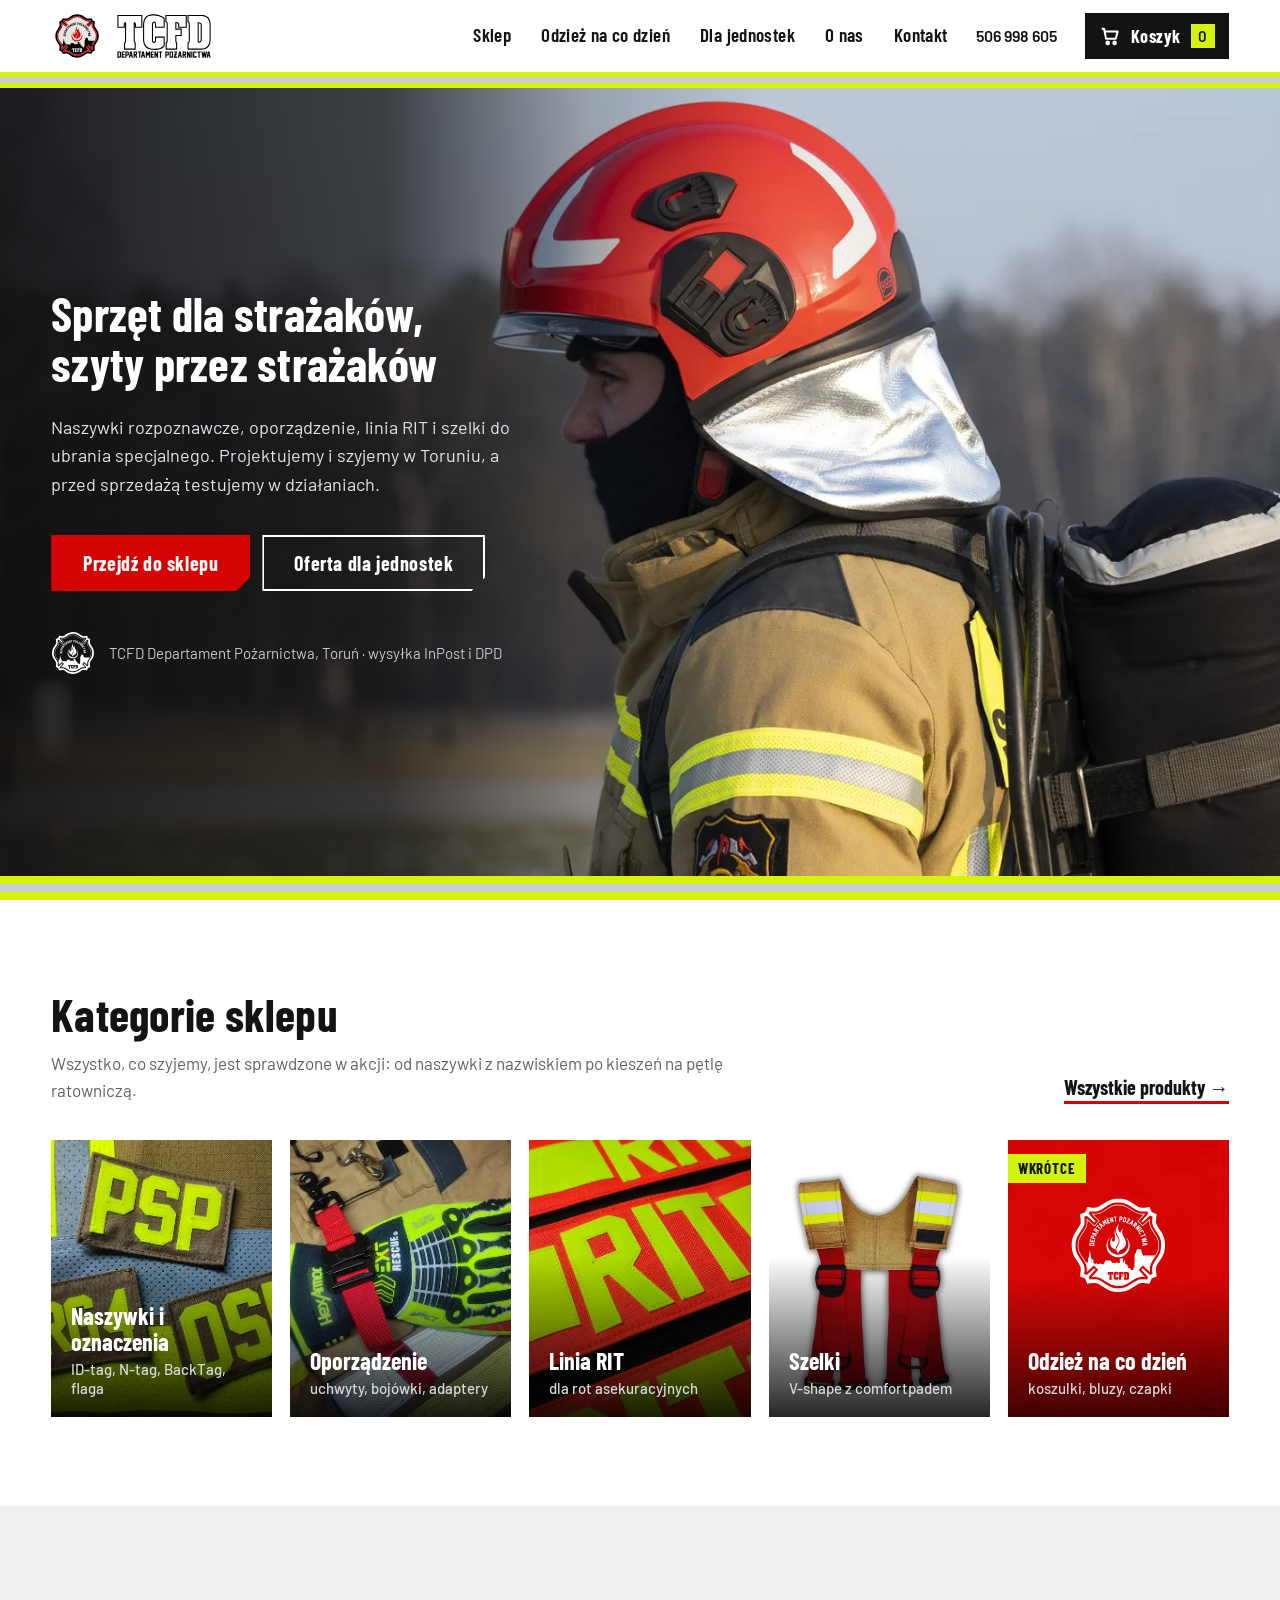
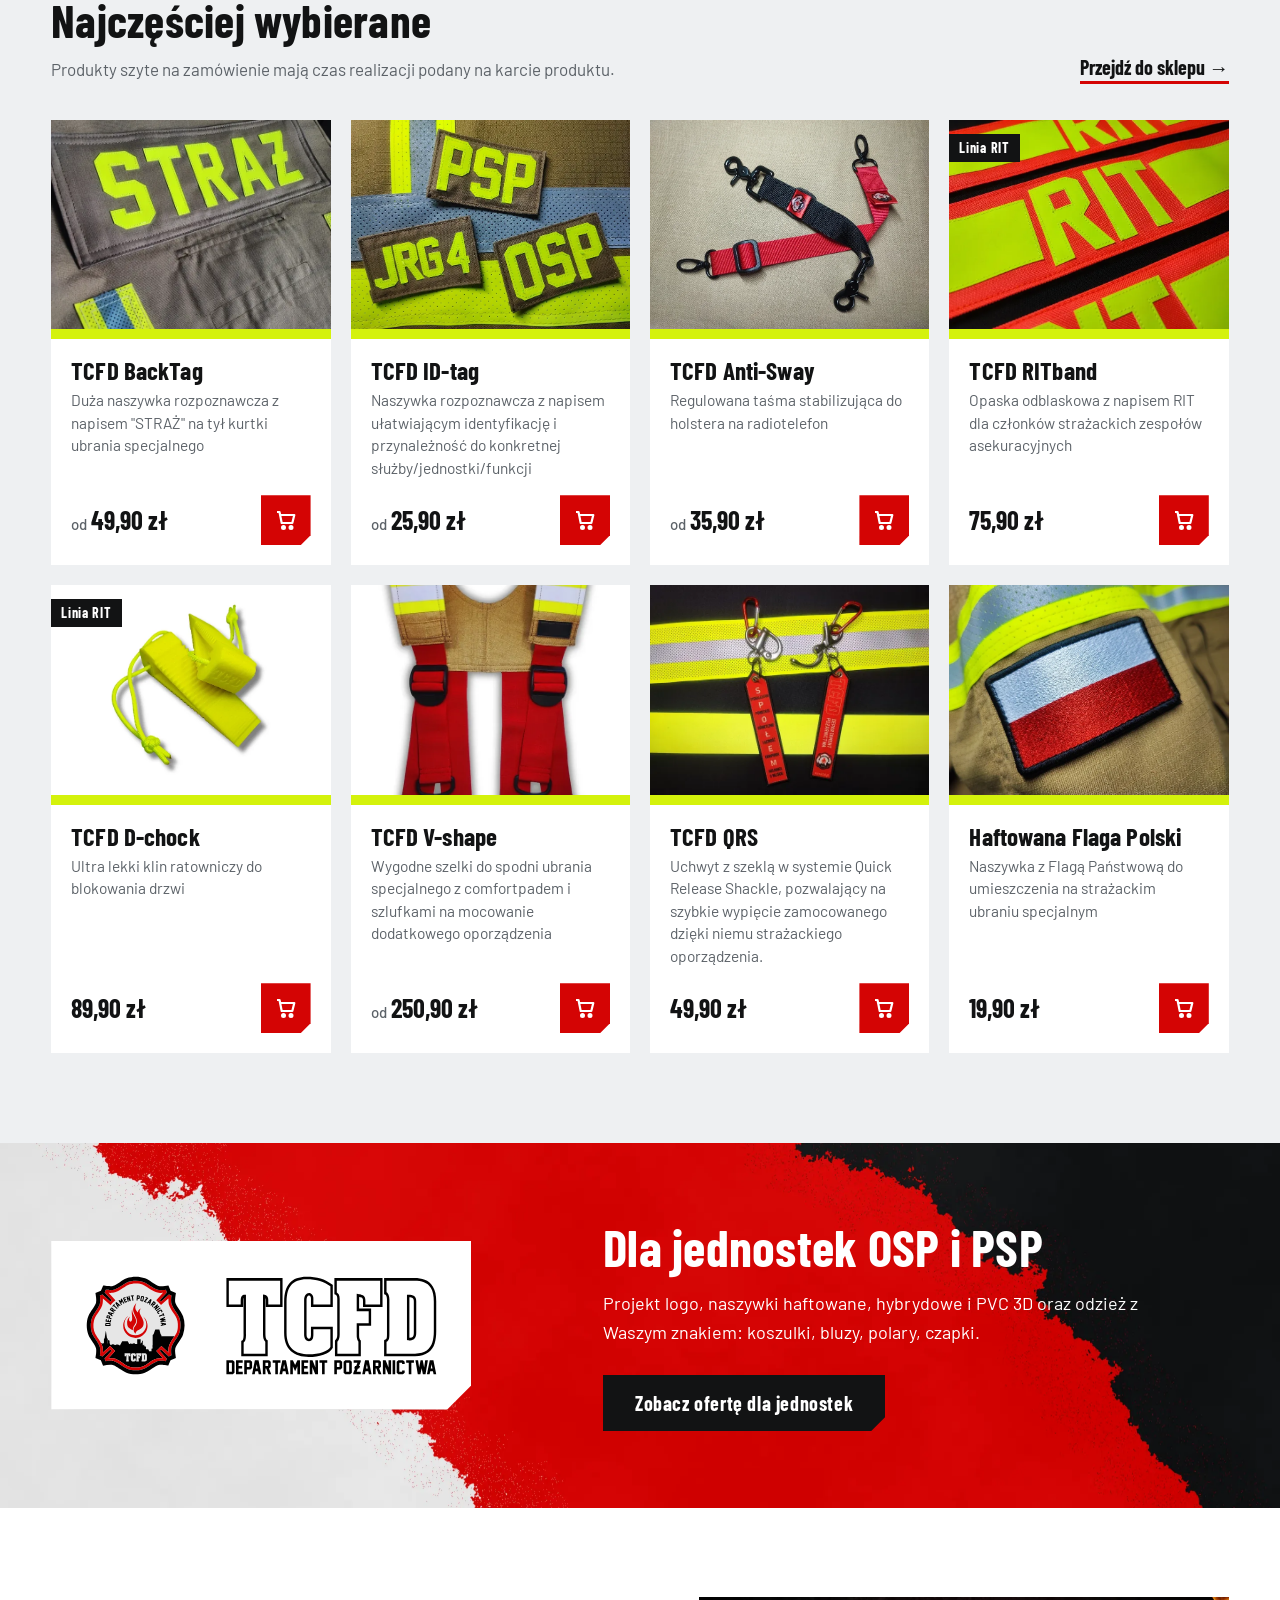
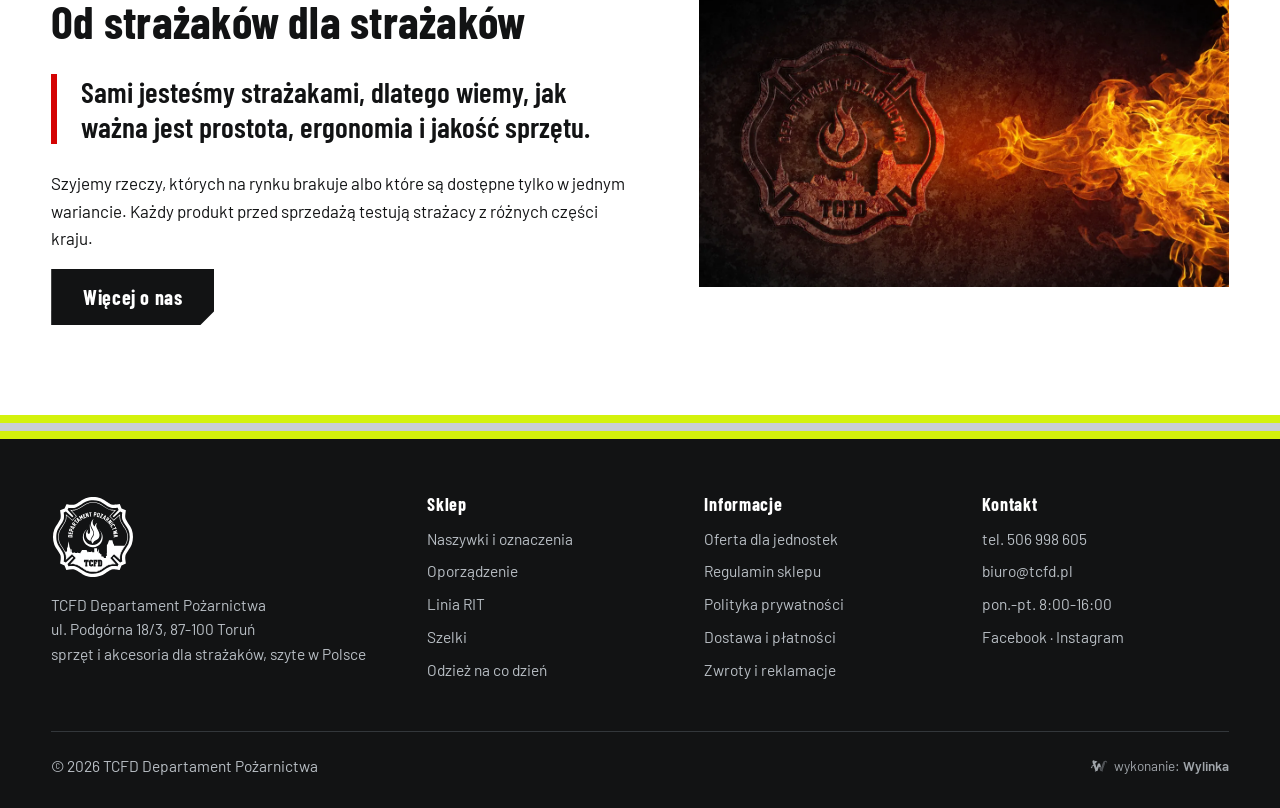
==== commit d1e66f65: "Sklep na osobnych podstronach z kategoriami, oferta dla jednostek, odzież na co dzień, polski straża" ====
--- a/index.html
+++ b/index.html
@@ -10,8 +10,8 @@
 <link rel="preload" href="fonts/Barlow-400-latin.woff2" as="font" type="font/woff2" crossorigin>
 <link rel="stylesheet" href="css/style.css">
 <title>Sprzęt dla strażaków, naszywki i akcesoria - sklep TCFD Toruń</title>
-<meta name="description" content="Sprzęt i akcesoria dla strażaków szyte w Polsce: naszywki rozpoznawcze, uchwyty, oznaczenia RIT, szelki. Naszywki z logo jednostki i dokumentacja ppoż. dla firm.">
-<link rel="preload" as="image" href="img/strazak-1600.webp" imagesrcset="img/strazak-640.webp 640w, img/strazak-1024.webp 1024w, img/strazak-1600.webp 1600w, img/strazak-2560.webp 2560w" imagesizes="100vw" fetchpriority="high">
+<meta name="description" content="Sprzęt i akcesoria dla strażaków szyte w Polsce: naszywki rozpoznawcze, oporządzenie, linia RIT, szelki. Oferta dla jednostek OSP i PSP: naszywki z logo, odzież, projekt graficzny.">
+<link rel="preload" as="image" href="img/strazak-pl-1600.webp" imagesrcset="img/strazak-pl-640.webp 640w, img/strazak-pl-1024.webp 1024w, img/strazak-pl-1600.webp 1600w, img/strazak-pl-2560.webp 2560w, img/strazak-pl-3200.webp 3200w" imagesizes="100vw" fetchpriority="high">
 </head>
 <body>
 <header class="top">
@@ -19,11 +19,7 @@
   <button class="hamb" type="button" aria-label="Menu" aria-expanded="false"><i></i><i></i><i></i></button>
   <a class="logo" href="index.html" aria-label="TCFD Departament Pożarnictwa - strona główna"><img src="img/logo.svg" alt="TCFD Departament Pożarnictwa" width="145" height="46"></a>
   <nav class="menu" aria-label="Menu główne">
-   <a href="index.html#sklep">Sklep</a>
-   <a href="index.html#jednostki">Dla jednostek</a>
-   <a href="index.html#firmy">Dla firm</a>
-   <a href="index.html#o-nas">O nas</a>
-   <a href="index.html#kontakt">Kontakt</a>
+   <div class="z-rozw"><a href="sklep.html">Sklep</a><div class="rozw"><div class="rozw-in"><a href="naszywki-i-oznaczenia.html"><img src="img/p-tcfd-id-tag-0.webp" alt="" width="120" height="90" loading="lazy"><span>Naszywki i oznaczenia<small>ID-tag, N-tag, BackTag, flaga</small></span></a><a href="oporzadzenie.html"><img src="img/p-tcfd-fast-0.webp" alt="" width="120" height="90" loading="lazy"><span>Oporządzenie<small>uchwyty, bojówki, adaptery</small></span></a><a href="linia-rit.html"><img src="img/p-tcfd-ritband-0.webp" alt="" width="120" height="90" loading="lazy"><span>Linia RIT<small>dla rot asekuracyjnych</small></span></a><a href="szelki.html"><img src="img/p-tcfd-v-shape-0.webp" alt="" width="120" height="90" loading="lazy"><span>Szelki<small>V-shape z comfortpadem</small></span></a><a class="wszystko" href="sklep.html">Wszystkie produkty &rarr;</a></div></div></div><a href="odziez-na-co-dzien.html">Odzież na co dzień</a><a href="dla-jednostek.html">Dla jednostek</a><a href="o-nas.html">O nas</a><a href="kontakt.html">Kontakt</a>
   </nav>
   <a class="tel" href="tel:+48506998605">506 998 605</a>
   <button class="koszyk-btn" type="button" aria-label="Koszyk"><svg viewBox="0 0 24 24" aria-hidden="true" fill="none" stroke="currentColor" stroke-width="2.2" stroke-linejoin="round"><path d="M3 4h2.5l2.2 11h10.6l2-8H7"/><circle cx="9.5" cy="19.5" r="1.4" fill="currentColor"/><circle cx="17" cy="19.5" r="1.4" fill="currentColor"/></svg><span class="tx">Koszyk</span><b class="licznik">0</b></button>
@@ -31,137 +27,69 @@
  <div class="tasma"></div>
 </header>
 <nav class="panel" aria-label="Menu mobilne">
- <a href="index.html#sklep">Sklep</a>
- <a href="index.html#jednostki">Dla jednostek</a>
- <a href="index.html#firmy">Dla firm</a>
- <a href="index.html#o-nas">O nas</a>
- <a href="index.html#kontakt">Kontakt</a>
+ <a href="sklep.html">Sklep</a><a class="pod" href="naszywki-i-oznaczenia.html">Naszywki i oznaczenia</a><a class="pod" href="oporzadzenie.html">Oporządzenie</a><a class="pod" href="linia-rit.html">Linia RIT</a><a class="pod" href="szelki.html">Szelki</a><a href="odziez-na-co-dzien.html">Odzież na co dzień</a><a href="dla-jednostek.html">Dla jednostek</a><a href="o-nas.html">O nas</a><a href="kontakt.html">Kontakt</a>
  <a class="tel" href="tel:+48506998605">tel. 506 998 605</a>
 </nav>
 <main>
 <section class="hero">
  <div class="hero-foto">
-  <img src="img/strazak-1600.webp" srcset="img/strazak-640.webp 640w, img/strazak-1024.webp 1024w, img/strazak-1600.webp 1600w, img/strazak-2560.webp 2560w" sizes="100vw" width="2560" height="1829" alt="Strażak w ubraniu specjalnym i aparacie ochrony dróg oddechowych w remizie" fetchpriority="high">
+  <img src="img/strazak-pl-1600.webp" srcset="img/strazak-pl-640.webp 640w, img/strazak-pl-1024.webp 1024w, img/strazak-pl-1600.webp 1600w, img/strazak-pl-2560.webp 2560w, img/strazak-pl-3200.webp 3200w" sizes="100vw" width="3200" height="2133" alt="Polski strażak w hełmie i ubraniu specjalnym z taśmą odblaskową, z aparatem ochrony dróg oddechowych" fetchpriority="high">
  </div>
  <div class="hero-in">
-  <h1>Sprzęt dla strażaków, szyty przez strażaków</h1>
-  <p>Naszywki rozpoznawcze, uchwyty, oznaczenia RIT i szelki do ubrania specjalnego. Każdy produkt projektujemy i szyjemy sami, w Polsce, a przed sprzedażą testujemy w działaniach.</p>
-  <a class="btn" href="#sklep">Przejdź do sklepu</a>
-  <div class="pieczec"><img src="img/znak-bialy.svg" alt="" width="44" height="44">TCFD Departament Pożarnictwa, Toruń &middot; wysyłka InPost i DPD</div>
+  <div class="hero-tekst">
+   <h1>Sprzęt dla strażaków, szyty przez strażaków</h1>
+   <p>Naszywki rozpoznawcze, oporządzenie, linia RIT i szelki do ubrania specjalnego. Projektujemy i szyjemy w Toruniu, a przed sprzedażą testujemy w działaniach.</p>
+   <div class="hero-btn"><a class="btn" href="sklep.html">Przejdź do sklepu</a><a class="btn jasny" href="dla-jednostek.html">Oferta dla jednostek</a></div>
+   <div class="pieczec"><img src="img/znak-bialy.svg" alt="" width="44" height="44">TCFD Departament Pożarnictwa, Toruń &middot; wysyłka InPost i DPD</div>
+  </div>
  </div>
 </section>
+<div class="tasma gruba"></div>
 
 <section class="sekcja" aria-labelledby="h-kat">
  <div class="wrap">
   <div class="naglowek">
-   <div><h2 id="h-kat">Czego szukasz?</h2><p>Wszystko, co szyjemy, jest sprawdzone w akcji: od naszywki z nazwiskiem po kieszeń na pętlę ratowniczą.</p></div>
+   <div><h2 id="h-kat">Kategorie sklepu</h2><p>Wszystko, co szyjemy, jest sprawdzone w akcji: od naszywki z nazwiskiem po kieszeń na pętlę ratowniczą.</p></div>
+   <a class="link-strz" href="sklep.html">Wszystkie produkty &rarr;</a>
   </div>
-  <div class="kategorie">
-   <a class="kat" href="#sklep" data-kat="oznaczenia"><img src="img/p-tcfd-id-tag-0.webp" alt="" loading="lazy" width="783" height="587"><span>Naszywki i oznaczenia<small>ID-tag, N-tag, BackTag, flaga</small></span></a>
-   <a class="kat" href="#sklep" data-kat="oporzadzenie"><img src="img/p-tcfd-fast-0.webp" alt="" loading="lazy" width="783" height="587"><span>Oporządzenie<small>uchwyty, bojówki, adaptery</small></span></a>
-   <a class="kat" href="#sklep" data-kat="rit"><img src="img/p-tcfd-ritband-0.webp" alt="" loading="lazy" width="783" height="587"><span>Linia RIT<small>dla rot asekuracyjnych</small></span></a>
-   <a class="kat" href="#sklep" data-kat="szelki"><img src="img/p-tcfd-v-shape-0.webp" alt="" loading="lazy" width="632" height="843" style="object-position:50% 20%"><span>Szelki<small>V-shape z comfortpadem</small></span></a>
-   <a class="kat" href="#jednostki"><img src="img/naszywki-tcfd-960.webp" alt="" loading="lazy" width="960" height="541"><span>Dla jednostek<small>naszywki z logo, projekt logo</small></span></a>
+  <div class="kategorie"><a class="kat" href="naszywki-i-oznaczenia.html"><img src="img/p-tcfd-id-tag-0.webp" alt="" loading="lazy" width="783" height="587"><span>Naszywki i oznaczenia<small>ID-tag, N-tag, BackTag, flaga</small></span></a><a class="kat" href="oporzadzenie.html"><img src="img/p-tcfd-fast-0.webp" alt="" loading="lazy" width="783" height="587"><span>Oporządzenie<small>uchwyty, bojówki, adaptery</small></span></a><a class="kat" href="linia-rit.html"><img src="img/p-tcfd-ritband-0.webp" alt="" loading="lazy" width="783" height="587"><span>Linia RIT<small>dla rot asekuracyjnych</small></span></a><a class="kat" href="szelki.html"><img src="img/p-tcfd-v-shape-0.webp" alt="" loading="lazy" width="783" height="587" style="object-position:50% 20%"><span>Szelki<small>V-shape z comfortpadem</small></span></a><a class="kat kat-nowa" href="odziez-na-co-dzien.html"><span class="nowosc">wkrótce</span><img src="img/znak-bialy.svg" alt="" class="kat-znak" width="120" height="120"><span>Odzież na co dzień<small>koszulki, bluzy, czapki</small></span></a></div>
+ </div>
+</section>
+
+<section class="sekcja szara" aria-labelledby="h-pol">
+ <div class="wrap">
+  <div class="naglowek">
+   <div><h2 id="h-pol">Najczęściej wybierane</h2><p>Produkty szyte na zamówienie mają czas realizacji podany na karcie produktu.</p></div>
+   <a class="link-strz" href="sklep.html">Przejdź do sklepu &rarr;</a>
+  </div>
+  <div class="siatka" id="siatka" data-kat="polecane"></div>
+ </div>
+</section>
+
+<section class="pas-marki" aria-labelledby="h-jedn">
+ <div class="wrap">
+  <img class="pas-herb" src="img/logo.svg" alt="" width="290" height="92">
+  <div class="pas-tekst">
+   <h2 id="h-jedn">Dla jednostek OSP i PSP</h2>
+   <p>Projekt logo, naszywki haftowane, hybrydowe i PVC 3D oraz odzież z Waszym znakiem: koszulki, bluzy, polary, czapki.</p>
+   <a class="btn czarny" href="dla-jednostek.html">Zobacz ofertę dla jednostek</a>
   </div>
  </div>
 </section>
 
-<section class="sekcja szara" id="sklep" aria-labelledby="h-sklep">
- <div class="wrap">
-  <div class="naglowek">
-   <div><h2 id="h-sklep">Sklep</h2><p>Produkty szyte na zamówienie mają podany czas realizacji na karcie produktu. Większe zamówienia dla jednostek wyceniamy indywidualnie.</p></div>
-  </div>
-  <div class="filtry" role="group" aria-label="Kategorie">
-   <button type="button" data-k="wszystko" class="akt">Wszystko</button>
-   <button type="button" data-k="oznaczenia">Naszywki i oznaczenia</button>
-   <button type="button" data-k="oporzadzenie">Oporządzenie</button>
-   <button type="button" data-k="rit">Linia RIT</button>
-   <button type="button" data-k="szelki">Szelki</button>
-   <button type="button" data-k="jednostki">Dla jednostek</button>
-  </div>
-  <div class="siatka" id="siatka"></div>
-  <div class="platnosci">
-   <span><b>Płatności:</b> Przelewy24, BLIK, przelew</span>
-   <span><b>Dostawa:</b> Paczkomaty InPost, kurier DPD</span>
-   <span><b>Materiały:</b> Cordura, Velcro, nomex, PBI</span>
-  </div>
- </div>
-</section>
-
-<section class="sekcja" id="jednostki" aria-labelledby="h-jedn">
- <div class="wrap dzielona">
-  <div>
-   <h2 id="h-jedn">Dla jednostek OSP i PSP</h2>
-   <p style="margin-top:18px;font-size:19px">Logo Waszej jednostki na naszywkach, odzieży i wozach. Raz przygotowany i zaakceptowany projekt hafciarski przechowujemy na stałe, więc każda kolejna partia wygląda tak samo.</p>
-   <ul class="lista">
-    <li><b>Projekt logo</b> w formie grafiki wektorowej, od 300 zł</li>
-    <li><b>Naszywki z logo</b> haftowane lub łączone (nadruk + haft), od 10 sztuk</li>
-    <li><b>Haft i nadruk na odzieży</b> z logo jednostki</li>
-    <li><b>Naklejki</b> odblaskowe i zwykłe na wozy, hełmy i sprzęt, numery operacyjne, korytarz życia</li>
-   </ul>
-   <a class="btn czarny" href="#kontakt">Poproś o wycenę</a>
-  </div>
-  <figure><img src="img/naszywki-tcfd-960.webp" alt="Naszywki TCFD z napisem Made in Poland" width="960" height="541" loading="lazy"></figure>
- </div>
-</section>
-
-<section class="sekcja firmy" id="firmy" aria-labelledby="h-firmy">
- <div class="wrap">
-  <figure><img src="img/hydrant-1024.webp" srcset="img/hydrant-640.webp 640w, img/hydrant-1024.webp 1024w, img/hydrant-1600.webp 1600w" sizes="(max-width:900px) 100vw, 46vw" alt="Hydrant wewnętrzny z wężem w korytarzu budynku" width="1600" height="1067" loading="lazy"></figure>
-  <div>
-   <h2 id="h-firmy">Ochrona przeciwpożarowa dla firm</h2>
-   <p style="margin-top:18px;font-size:19px">Przygotujemy i zaktualizujemy dokumentację pożarową obiektu, przeszkolimy pracowników i przeprowadzimy próbną ewakuację.</p>
-   <ul class="uslugi">
-    <li>Instrukcja bezpieczeństwa pożarowego</li>
-    <li>Analiza bezpieczeństwa pożarowego</li>
-    <li>Dokument zabezpieczenia przed wybuchem</li>
-    <li>Plany ewakuacyjne</li>
-    <li>Szkolenia ppoż. pracowników</li>
-    <li>Ćwiczenia z próbnej ewakuacji</li>
-   </ul>
-   <a class="btn" href="#kontakt">Zapytaj o ofertę dla firmy</a>
-  </div>
- </div>
-</section>
-
-<section class="sekcja" id="o-nas" aria-labelledby="h-onas">
+<section class="sekcja" aria-labelledby="h-onas">
  <div class="wrap onas">
   <div>
-   <h2 id="h-onas" style="margin-bottom:28px">O nas</h2>
+   <h2 id="h-onas" style="margin-bottom:28px">Od strażaków dla strażaków</h2>
    <p class="cytat">Sami jesteśmy strażakami, dlatego wiemy, jak ważna jest prostota, ergonomia i jakość sprzętu.</p>
-   <p>TCFD Departament Pożarnictwa to firma z Torunia, która od początku do końca tworzy sprzęt i akcesoria dla strażaków. Szyjemy rzeczy, których na rynku brakuje albo które są dostępne tylko w jednym wariancie. Każdy produkt przed sprzedażą testują strażacy z różnych części kraju.</p>
-   <p style="margin:22px 0 0;font-weight:600">Szyjemy z materiałów sprawdzonych producentów:</p>
-   <div class="materialy"><span>Cordura</span><span>Velcro</span><span>Green Side</span><span>Coats</span><span>ITW Nexus</span><span>Pasamon</span></div>
+   <p>Szyjemy rzeczy, których na rynku brakuje albo które są dostępne tylko w jednym wariancie. Każdy produkt przed sprzedażą testują strażacy z różnych części kraju.</p>
+   <a class="btn czarny" href="o-nas.html">Więcej o nas</a>
   </div>
   <figure class="herb"><img src="img/herb-1200.webp" srcset="img/herb-1200.webp 1200w, img/herb-2400.webp 2400w" sizes="(max-width:900px) 100vw, 46vw" alt="Herb TCFD Departament Pożarnictwa z płomieniem" width="2400" height="1309" loading="lazy"></figure>
  </div>
 </section>
-
-<section class="sekcja szara" id="kontakt" aria-labelledby="h-kont">
- <div class="wrap kontakt">
-  <div>
-   <h2 id="h-kont">Kontakt</h2>
-   <dl class="dane">
-    <dt>TELEFON</dt><dd><a href="tel:+48506998605">+48 506 998 605</a></dd>
-    <dt>E-MAIL</dt><dd>biuro@tcfd.pl</dd>
-    <dt>ADRES</dt><dd>ul. Podgórna 18/3, 87-100 Toruń</dd>
-    <dt>GODZINY PRACY</dt><dd>poniedziałek - piątek, 8:00-16:00</dd>
-   </dl>
-   <div class="mapa" data-src="https://maps.google.com/maps?q=Podg%C3%B3rna%2018%2C%2087-100%20Toru%C5%84&amp;z=15&amp;output=embed"></div>
-  </div>
-  <form class="form" data-pokaz>
-   <h3 style="margin-bottom:18px">Napisz do nas</h3>
-   <div class="rzad"><label>Imię i nazwisko<input name="imie" autocomplete="off"></label><label>Telefon<input name="tel" type="tel" autocomplete="off"></label></div>
-   <label>E-mail<input name="email" type="email" autocomplete="off"></label>
-   <label>Temat<select name="temat"><option>Pytanie o produkt</option><option>Wycena dla jednostki (naszywki, logo, odzież)</option><option>Oferta dla firmy (dokumentacja ppoż., szkolenia)</option><option>Zamówienie nietypowe</option></select></label>
-   <label>Wiadomość<textarea name="tresc"></textarea></label>
-   <label class="zgoda"><input type="checkbox"> Wyrażam zgodę na przetwarzanie moich danych w celu odpowiedzi na wiadomość.</label>
-   <button class="btn" type="submit">Wyślij wiadomość</button>
-   <p class="info">Formularz pokazowy - w podglądzie wiadomość nie jest wysyłana.</p>
-  </form>
- </div>
-</section>
 </main>
+<div class="tasma gruba"></div>
 <footer class="stopka">
  <div class="wrap">
   <div class="kol">
@@ -171,11 +99,11 @@
    </div>
    <div>
     <h4>Sklep</h4>
-    <ul><li><a href="index.html#sklep">Wszystkie produkty</a></li><li><a href="index.html#sklep">Linia RIT</a></li><li><a href="index.html#jednostki">Naszywki z logo</a></li><li><a href="index.html#jednostki">Projekt logo</a></li></ul>
+    <ul><li><a href="naszywki-i-oznaczenia.html">Naszywki i oznaczenia</a></li><li><a href="oporzadzenie.html">Oporządzenie</a></li><li><a href="linia-rit.html">Linia RIT</a></li><li><a href="szelki.html">Szelki</a></li><li><a href="odziez-na-co-dzien.html">Odzież na co dzień</a></li></ul>
    </div>
    <div>
     <h4>Informacje</h4>
-    <ul><li><a href="#">Regulamin sklepu</a></li><li><a href="#">Polityka prywatności</a></li><li><a href="#">Dostawa i płatności</a></li><li><a href="#">Zwroty i reklamacje</a></li></ul>
+    <ul><li><a href="dla-jednostek.html">Oferta dla jednostek</a></li><li><a href="#">Regulamin sklepu</a></li><li><a href="#">Polityka prywatności</a></li><li><a href="#">Dostawa i płatności</a></li><li><a href="#">Zwroty i reklamacje</a></li></ul>
    </div>
    <div>
     <h4>Kontakt</h4>
@@ -194,11 +122,16 @@
  <div class="k-lista"></div>
  <div class="k-krok">
   <button class="wroc" type="button">&larr; wróć do koszyka</button>
+  <h3>Jak kupujesz?</h3>
+  <div class="wybor">
+   <label><input type="radio" name="konto" checked> Bez rejestracji (jako gość)</label>
+   <label><input type="radio" name="konto"> Załóż konto przy zamówieniu</label>
+   <label><input type="radio" name="konto"> Mam już konto - zaloguj</label>
+  </div>
   <h3>Dostawa</h3>
   <div class="wybor">
    <label><input type="radio" name="dost" checked> Paczkomat InPost</label>
    <label><input type="radio" name="dost"> Kurier DPD</label>
-   <label><input type="radio" name="dost"> Odbiór osobisty w Toruniu</label>
   </div>
   <h3>Płatność</h3>
   <div class="wybor">
@@ -208,17 +141,30 @@
   </div>
   <label>Imię i nazwisko lub nazwa jednostki<input autocomplete="off"></label>
   <label>E-mail<input type="email" autocomplete="off"></label>
+  <label class="zgoda"><input type="checkbox"> Chcę fakturę na firmę lub jednostkę (NIP)</label>
   <button class="btn" type="button" disabled style="width:100%">Zamawiam i płacę</button>
   <p class="info">To podgląd sklepu - zamówienie nie jest składane.</p>
  </div>
  <div class="k-dol">
+  <form class="kod"><label>Kod rabatowy<span><input name="kod" autocomplete="off" placeholder="np. RIT10"><button type="submit">Użyj</button></span></label><p class="kod-info"></p></form>
+  <div class="rabat" hidden><span>Rabat</span><span class="k-rabat"></span></div>
   <div class="suma"><span>Razem</span><span class="k-suma">0,00 zł</span></div>
   <p>Koszt dostawy w następnym kroku.</p>
   <button class="btn k-dalej" type="button">Przejdź do zamówienia</button>
  </div>
 </aside>
+<div class="promo" role="dialog" aria-labelledby="promo-h" hidden>
+ <button class="promo-x" type="button" aria-label="Zamknij">&times;</button>
+ <div class="tasma"></div>
+ <div class="promo-in">
+  <small>Przykład promocji na kategorię</small>
+  <h2 id="promo-h">-10% na całą linię RIT</h2>
+  <p>Wpisz kod <b>RIT10</b> w koszyku. Rabat liczy się tylko od produktów z linii RIT.</p>
+  <a class="btn" href="linia-rit.html">Zobacz linię RIT</a>
+ </div>
+</div>
 <div class="toast" role="status" aria-live="polite"></div>
 <script src="js/dane.js" defer></script>
 <script src="js/app.js" defer></script>
 </body>
-</html>
+</html>
--- a/css/style.css
+++ b/css/style.css
@@ -22,7 +22,8 @@
 h3{font-size:clamp(22px,1.6vw,28px)}
 p{margin:0 0 1em}
 .wrap{width:var(--w);margin:0 auto}
-.tasma{height:9px;background:var(--tape)}
+.tasma{height:16px;background:var(--tape)}
+.tasma.gruba{height:24px}
 
 /* przyciski: ścięty róg jak naszywka */
 .btn{display:inline-flex;align-items:center;justify-content:center;gap:.5em;min-height:56px;padding:0 32px;border:0;font:700 20px/1 'Barlow Condensed',sans-serif;letter-spacing:.03em;text-decoration:none;color:#fff;background:var(--red);clip-path:polygon(0 0,100% 0,100% calc(100% - 14px),calc(100% - 14px) 100%,0 100%);transition:background .2s}
@@ -48,12 +49,13 @@
 .panel{display:none}
 
 /* pierwszy ekran */
-.hero{position:relative;min-height:calc(100svh - var(--hh) - 9px);display:flex;align-items:center;background:var(--ink);color:#fff;overflow:hidden}
+.hero{position:relative;min-height:calc(100svh - var(--hh) - 40px);display:flex;align-items:center;background:var(--ink);color:#fff;overflow:hidden}
 .hero-foto{position:absolute;inset:0}
-.hero-foto img{width:100%;height:100%;object-fit:cover;object-position:62% 40%}
-.hero-foto:after{content:"";position:absolute;inset:0;background:linear-gradient(90deg,rgba(10,10,11,.9) 0%,rgba(10,10,11,.62) 38%,rgba(10,10,11,.05) 72%)}
-.hero-in{position:relative;width:var(--w);margin:0 auto;padding:60px 0}
-.hero h1{font-size:clamp(44px,5.2vw,96px);max-width:min(900px,58vw)}
+.hero-foto img{width:112%;max-width:none;height:100%;object-fit:cover;object-position:30% 0%}
+.hero-foto:after{content:"";position:absolute;inset:0;background:linear-gradient(90deg,rgba(10,10,11,.88) 0%,rgba(10,10,11,.72) 30%,rgba(10,10,11,.2) 46%,rgba(10,10,11,0) 60%)}
+.hero-in{position:relative;width:92vw;margin:0 auto;padding:60px 0}
+.hero-tekst{max-width:37vw}
+.hero h1{font-size:clamp(40px,3.7vw,108px)}
 .hero p{font-size:clamp(18px,1.35vw,22px);max-width:33em;margin:24px 0 36px;color:#E3E6E9}
 .hero .pieczec{display:flex;align-items:center;gap:14px;margin-top:40px;font-size:15px;color:#C4C9CE}
 .hero .pieczec img{width:44px;height:44px}
@@ -72,7 +74,7 @@
 .kat:after{content:"";position:absolute;inset:0;background:linear-gradient(180deg,rgba(0,0,0,0) 42%,rgba(0,0,0,.85))}
 .kat span{position:absolute;z-index:1;left:20px;right:20px;bottom:18px;font:700 clamp(24px,1.7vw,30px)/1.05 'Barlow Condensed',sans-serif}
 .kat small{display:block;font:500 15px/1.3 Barlow,sans-serif;color:#D5D9DD;margin-top:6px}
-.kat:before{content:"";position:absolute;z-index:2;left:0;right:0;top:0;height:7px;background:var(--tape);transform:scaleX(0);transform-origin:left;transition:transform .3s}
+.kat:before{content:"";position:absolute;z-index:2;left:0;right:0;top:0;height:12px;background:var(--tape);transform:scaleX(0);transform-origin:left;transition:transform .3s}
 .kat:hover:before{transform:scaleX(1)}
 
 /* sklep */
@@ -84,7 +86,7 @@
 .karta .fot{position:relative;aspect-ratio:4/3;overflow:hidden;background:#fff}
 .karta .fot img{width:100%;height:100%;object-fit:cover;transition:transform .5s}
 .karta:hover .fot img{transform:scale(1.04)}
-.karta .opis{display:flex;flex-direction:column;flex:1;padding:18px 20px 20px;border-top:6px solid;border-image:var(--tape) 1}
+.karta .opis{display:flex;flex-direction:column;flex:1;padding:18px 20px 20px;border-top:10px solid;border-image:var(--tape) 1}
 .karta h3{font-size:25px}
 .karta .krotko{font-size:15.5px;line-height:1.45;color:var(--muted);margin:6px 0 16px}
 .karta .dol{margin-top:auto;display:flex;align-items:center;justify-content:space-between;gap:10px}
@@ -104,7 +106,7 @@
 .dzielona figure img{width:100%}
 .lista{list-style:none;padding:0;margin:24px 0 32px}
 .lista li{position:relative;padding:12px 0 12px 34px;border-bottom:1px solid var(--line)}
-.lista li:before{content:"";position:absolute;left:0;top:21px;width:18px;height:9px;background:var(--tape)}
+.lista li:before{content:"";position:absolute;left:0;top:19px;width:22px;height:13px;background:var(--tape)}
 .lista b{font-weight:600}
 
 /* dla firm - ciemna sekcja */
@@ -235,15 +237,17 @@
  .top .wrap{gap:10px}
  .koszyk-btn{margin-left:auto;height:44px;padding:0 12px}
  .koszyk-btn .tx{display:none}
- .panel{position:fixed;z-index:49;top:calc(var(--hh) + 9px);left:0;right:0;background:#fff;padding:6px 16px 22px;box-shadow:0 12px 30px rgba(0,0,0,.18)}
+ .panel{position:fixed;z-index:49;top:calc(var(--hh) + 16px);max-height:calc(100svh - var(--hh) - 16px);overflow:auto;left:0;right:0;background:#fff;padding:6px 16px 22px;box-shadow:0 12px 30px rgba(0,0,0,.18)}
  body.m-otw .panel{display:block}
  .panel a{display:block;padding:14px 0;border-bottom:1px solid var(--line);font:700 24px/1.1 'Barlow Condensed',sans-serif;text-decoration:none}
  .panel a.tel{font:600 18px Barlow,sans-serif;border:0;padding-top:16px}
  .hero{flex-direction:column;align-items:stretch}
  .hero-foto{position:relative;inset:auto;flex:1 1 0;min-height:min(56vw,26svh)}
- .hero-foto img{position:absolute;inset:0;object-position:58% 30%}
+ .hero-foto img{position:absolute;inset:0;width:100%;object-position:34% 22%}
  .hero-foto:after{background:linear-gradient(180deg,rgba(18,19,20,0) 55%,var(--ink))}
- .hero-in{flex:0 0 auto;padding:4px 0 24px}
+ .hero-in{flex:0 0 auto;padding:4px 0 24px;width:var(--w)}
+ .hero-tekst{max-width:none;margin:0}
+ .hero-btn .btn.jasny{display:none}
  .hero h1{font-size:clamp(32px,min(9.6vw,5.8svh),50px);max-width:none}
  .hero p{font-size:clamp(15.5px,2.4svh,18px);line-height:1.5;margin:12px 0 24px}
  .hero .pieczec{margin-top:18px;font-size:14px}
@@ -297,3 +301,119 @@
 .fakty li{display:flex;justify-content:space-between;gap:16px;padding:12px 0;border-bottom:1px solid var(--line);font-size:16px}
 .fakty li span{color:var(--muted)}
 .fakty li b{font-weight:600;text-align:right}
+
+/* --- wersja 2: podstrony, menu sklepu, tło marki --- */
+.hero-btn{display:flex;flex-wrap:wrap;gap:12px}
+.btn.jasny{background:transparent;color:#fff;box-shadow:inset 0 0 0 2px #fff}
+.btn.jasny:hover{background:#fff;color:var(--ink)}
+.z-rozw{position:relative}
+.z-rozw>a{display:inline-block}
+.rozw{position:absolute;left:50%;top:100%;transform:translateX(-50%);padding-top:18px;visibility:hidden;opacity:0;transition:opacity .2s,visibility .2s;z-index:60}
+.z-rozw:hover .rozw,.z-rozw:focus-within .rozw{visibility:visible;opacity:1}
+.rozw-in{width:560px;display:grid;grid-template-columns:1fr 1fr;gap:6px;background:#fff;padding:14px;box-shadow:0 18px 40px rgba(0,0,0,.18);border-top:10px solid;border-image:var(--tape) 1}
+.rozw-in a{display:flex;align-items:center;gap:12px;padding:8px;text-decoration:none;border:0}
+.rozw-in a:hover{background:var(--gray)}
+.rozw-in img{width:72px;height:54px;object-fit:cover;flex:none}
+.rozw-in span{font:700 19px/1.1 'Barlow Condensed',sans-serif}
+.rozw-in small{display:block;font:500 13.5px/1.3 Barlow,sans-serif;color:var(--muted);margin-top:3px}
+.rozw-in .wszystko{grid-column:1/-1;justify-content:center;font:700 17px/1 'Barlow Condensed',sans-serif;background:var(--ink);color:#fff;padding:13px}
+.rozw-in .wszystko:hover{background:#000}
+.panel a.pod{padding:10px 0 10px 18px;font:600 19px/1.1 'Barlow Condensed',sans-serif;color:var(--muted)}
+
+.baner-str{position:relative;color:#fff;background:#C80404 url(../img/tlo-naglowek-2560.webp) center/cover no-repeat;padding:clamp(34px,4vw,64px) 0 clamp(40px,4.4vw,72px)}
+.baner-str h1{font-size:clamp(46px,5vw,92px);text-shadow:0 2px 18px rgba(0,0,0,.25)}
+.baner-str p{max-width:44em;margin:14px 0 0;font-size:clamp(17px,1.25vw,21px);color:#fff}
+.okruszki.jasne{padding:0 0 14px;color:rgba(255,255,255,.85)}
+.okruszki.jasne a{color:#fff}
+
+.sklep-uklad{padding-top:clamp(36px,3.6vw,64px)}
+.sklep-grid{display:grid;grid-template-columns:270px minmax(0,1fr);gap:clamp(24px,3vw,56px);align-items:start}
+.boczne{position:sticky;top:calc(var(--hh) + 36px)}
+.boczne h2{font-size:26px;margin-bottom:10px}
+.boczne>a{display:flex;justify-content:space-between;align-items:center;padding:12px 14px;text-decoration:none;font:600 19px/1.1 'Barlow Condensed',sans-serif;border-bottom:1px solid var(--line)}
+.boczne>a:hover{background:var(--gray)}
+.boczne>a.akt{background:var(--ink);color:#fff;box-shadow:inset 8px 0 0 var(--red)}
+.boczne em{font:600 12px/1 Barlow,sans-serif;font-style:normal;background:var(--fluo);color:var(--ink);padding:4px 6px;letter-spacing:.04em;text-transform:uppercase}
+.boczne-info{margin-top:22px;padding:18px;background:var(--gray);font-size:15px}
+.boczne-info p{margin:6px 0 10px;color:var(--muted)}
+.boczne-info a{font-weight:600}
+.pasek-sklepu{display:flex;justify-content:space-between;align-items:center;gap:16px;margin-bottom:20px}
+.pasek-sklepu .ile{color:var(--muted);font-weight:500}
+.sortuj{display:flex;align-items:center;gap:10px;margin:0}
+.sortuj select{margin:0;width:auto;padding:9px 12px}
+.sklep-grid .siatka{grid-template-columns:repeat(3,minmax(0,1fr))}
+.naglowek .link-strz{font:700 20px/1 'Barlow Condensed',sans-serif;text-decoration:none;border-bottom:3px solid var(--red);padding-bottom:4px;white-space:nowrap}
+
+.kat-nowa{background:var(--ink) url(../img/tlo-naglowek-1000.webp) center/cover}
+.kat-nowa .kat-znak{position:absolute;left:50%;top:38%;width:44%;height:auto;transform:translate(-50%,-50%);object-fit:contain}
+.kat-nowa:after{background:linear-gradient(180deg,rgba(0,0,0,0) 50%,rgba(0,0,0,.7))}
+.nowosc{position:absolute!important;z-index:2;left:0!important;right:auto!important;top:14px;bottom:auto!important;background:var(--fluo);color:var(--ink);font:700 15px/1 'Barlow Condensed',sans-serif!important;letter-spacing:.06em;text-transform:uppercase;padding:7px 10px}
+
+.pas-marki{position:relative;background:#C80404 url(../img/tlo-pas-2560.webp) center/cover no-repeat;color:#fff;padding:clamp(56px,6vw,110px) 0}
+.pas-marki .wrap{display:grid;grid-template-columns:minmax(0,.8fr) minmax(0,1fr);gap:clamp(28px,4vw,80px);align-items:center}
+.pas-herb{width:min(100%,420px);background:#fff;padding:clamp(18px,2vw,34px);clip-path:polygon(0 0,100% 0,100% calc(100% - 24px),calc(100% - 24px) 100%,0 100%);box-shadow:0 20px 50px rgba(0,0,0,.25)}
+.pas-tekst h2{font-size:clamp(38px,4vw,72px)}
+.pas-tekst p{font-size:clamp(18px,1.4vw,22px);margin:16px 0 28px;max-width:30em}
+
+.uslugi-jedn{display:grid;grid-template-columns:repeat(3,minmax(0,1fr));gap:20px}
+.uslugi-jedn article{position:relative;background:var(--gray);padding:clamp(24px,2.4vw,40px);border-top:12px solid;border-image:var(--tape) 1}
+.uslugi-jedn .nr{font:700 54px/1 'Barlow Condensed',sans-serif;color:var(--red)}
+.uslugi-jedn h2{font-size:clamp(30px,2.4vw,40px);margin:10px 0 14px}
+.uslugi-jedn .od{font:700 20px/1.2 'Barlow Condensed',sans-serif;margin:18px 0 0;padding-top:14px;border-top:1px solid var(--line)}
+.lista.mala{margin:6px 0 0}
+.lista.mala li{padding:8px 0 8px 34px}
+.lista.mala li:before{top:15px}
+.kroki{counter-reset:k;list-style:none;padding:0;margin:24px 0 32px}
+.kroki li{counter-increment:k;position:relative;padding:14px 0 14px 58px;border-bottom:1px solid var(--line)}
+.kroki li:before{content:counter(k);position:absolute;left:0;top:10px;width:40px;height:40px;display:grid;place-items:center;background:var(--red);color:#fff;font:700 22px/1 'Barlow Condensed',sans-serif}
+.plansza{aspect-ratio:4/3;background:var(--ink) url(../img/tlo-pas-1280.webp) center/cover;display:flex;flex-direction:column;align-items:center;justify-content:center;gap:10px;color:#fff;text-align:center;padding:24px}
+.plansza img{width:clamp(110px,12vw,170px);height:auto}
+.plansza b{font:700 clamp(36px,3.4vw,58px)/1 'Barlow Condensed',sans-serif;margin-top:10px}
+.plansza span{font-size:18px}
+.zapis span{display:flex;gap:10px;margin-top:6px}
+.zapis input{margin:0}
+.zapis .btn{flex:none;min-height:50px}
+.uwaga-sklep{margin-top:26px;padding:4px 0 4px 16px;border-left:6px solid var(--fluo);color:var(--muted)}
+
+.kod{margin:0 0 12px}
+.kod label{margin:0}
+.kod span{display:flex;margin-top:6px}
+.kod input{margin:0;padding:10px 12px}
+.kod button{flex:none;border:0;background:var(--ink);color:#fff;padding:0 18px;font:700 17px/1 'Barlow Condensed',sans-serif}
+.kod-info{font-size:13.5px;color:#1f7a31!important;margin:6px 0 0!important}
+.kod-info.zly{color:var(--red)!important}
+.rabat{display:flex;justify-content:space-between;font-weight:600;color:#1f7a31;margin-bottom:6px}
+
+.promo{position:fixed;z-index:95;right:24px;bottom:24px;width:min(400px,calc(100vw - 32px));background:#fff;box-shadow:0 24px 60px rgba(0,0,0,.3)}
+.promo[hidden]{display:none}
+.promo .tasma{height:14px}
+.promo-in{padding:22px 24px 24px}
+.promo small{display:block;font:600 13px/1 Barlow,sans-serif;letter-spacing:.06em;text-transform:uppercase;color:var(--muted);margin-bottom:10px}
+.promo h2{font-size:38px;color:var(--red)}
+.promo p{margin:10px 0 18px}
+.promo .btn{width:100%}
+.promo-x{position:absolute;right:8px;top:22px;width:40px;height:40px;border:0;background:var(--gray);font-size:24px;line-height:1}
+
+@media (max-width:1180px){
+ .sklep-grid{grid-template-columns:220px minmax(0,1fr)}
+ .sklep-grid .siatka{grid-template-columns:repeat(2,minmax(0,1fr))}
+ .uslugi-jedn{grid-template-columns:1fr}
+}
+@media (max-width:900px){
+ .baner-str{background-image:url(../img/tlo-naglowek-1000.webp)}
+ .sklep-grid{grid-template-columns:minmax(0,1fr)}
+ .boczne{position:static;display:flex;gap:8px;overflow-x:auto;margin:0 -16px;padding:0 16px 4px;scrollbar-width:none}
+ .boczne h2,.boczne-info{display:none}
+ .boczne>a{flex:none;border:2px solid var(--ink);padding:10px 14px;font-size:17px;gap:8px}
+ .boczne>a.akt{box-shadow:none}
+ .pasek-sklepu{margin-top:4px}
+ .sklep-grid .siatka{grid-template-columns:repeat(2,minmax(0,1fr))}
+ .naglowek .link-strz{display:inline-block;margin-top:14px}
+ .kat-nowa .kat-znak{width:40%}
+ .pas-marki{background-image:url(../img/tlo-naglowek-1000.webp)}
+ .pas-marki .wrap{grid-template-columns:1fr}
+ .pas-herb{width:min(100%,300px)}
+ .zapis span{flex-direction:column}
+ .promo{right:16px;bottom:16px}
+}
+@media (min-width:1900px){.sklep-grid .siatka,.siatka[data-kat=polecane]{grid-template-columns:repeat(4,minmax(0,1fr))}}
